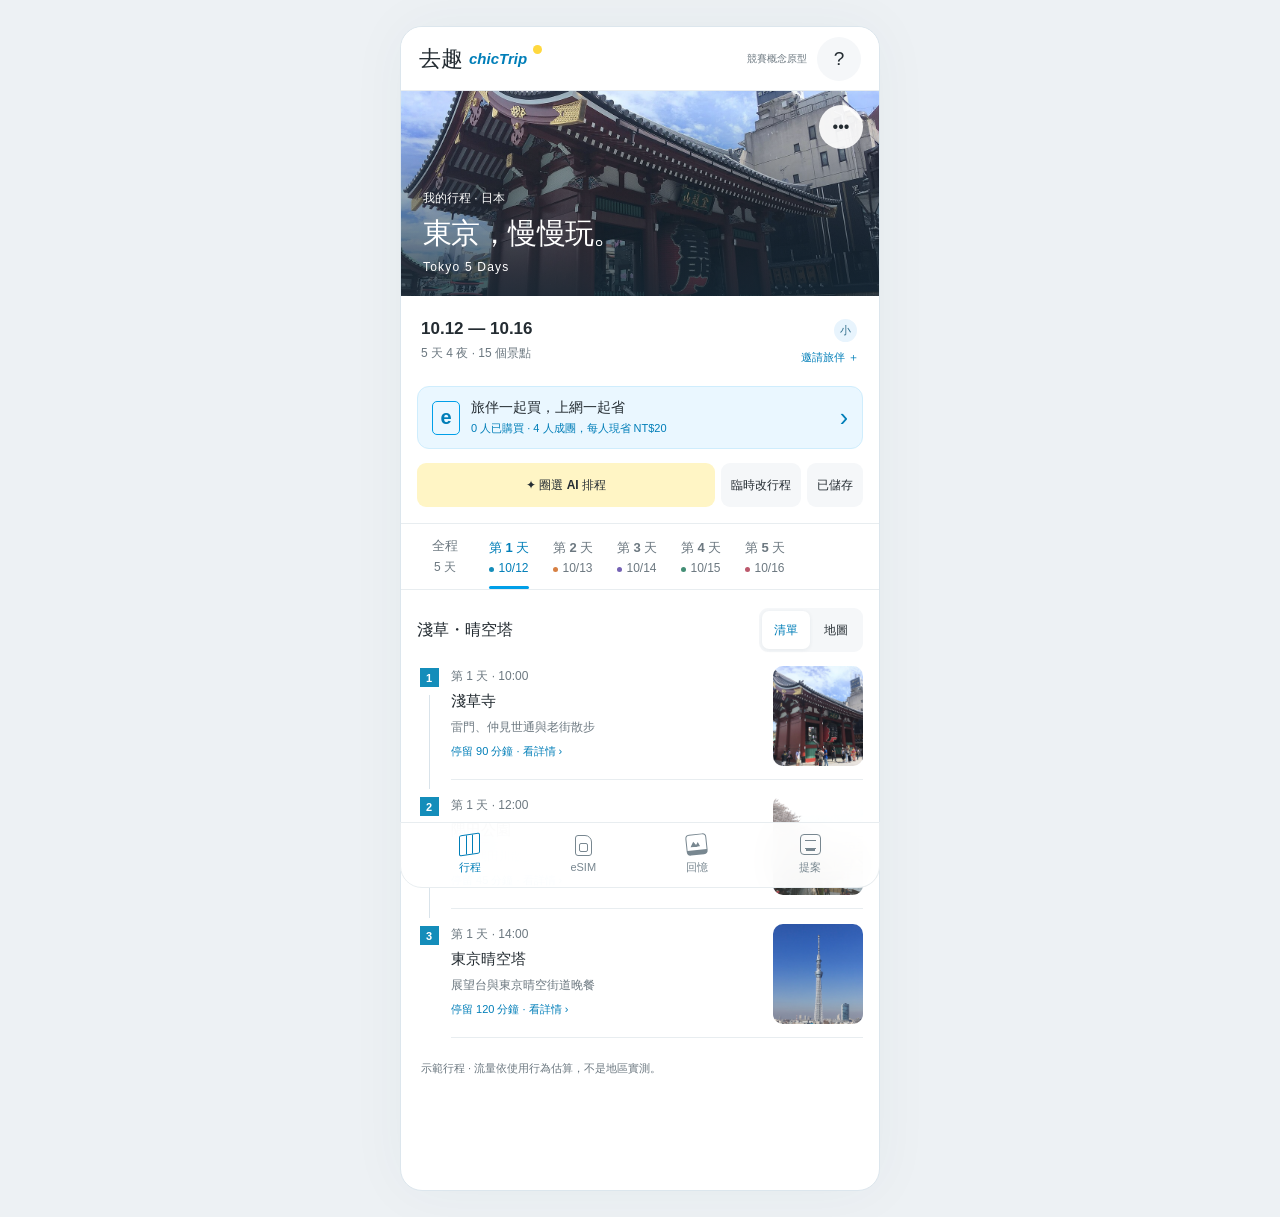
==== mobile-trip/index.html @ 8f1e3d7f "Publish chicTrip eSIM desktop and mobile concept demos" ====
<!DOCTYPE html>
<html lang="zh-Hant">
<head>
  <meta charset="UTF-8"><meta name="viewport" content="width=device-width, initial-scale=1, viewport-fit=cover">
  <meta name="theme-color" content="#ffffff"><meta name="description" content="去趣 eSIM 競賽概念原型：行程、旅伴優惠與旅行回憶的手機體驗。">
  <title>去趣旅行提案 · 手機互動版</title><link rel="icon" href="data:,">
  <link rel="stylesheet" href="styles.css"><script src="content.js" defer></script><script src="assets/tokyo-map-data.js" defer></script><script src="script.js" defer></script>
</head>
<body>
  <div class="app-shell">
    <header class="app-bar"><a class="wordmark" href="#trip">去趣 <i>chicTrip</i><span aria-hidden="true"></span></a><span class="prototype">競賽概念原型</span><button class="icon-button" id="help" aria-label="查看原型說明">?</button></header>
    <main id="main">
      <section id="trip" class="screen active" aria-labelledby="trip-title">
        <div class="trip-cover"><img src="assets/photos/sensoji.jpg" alt="東京淺草寺雷門"><div class="cover-copy"><span>我的行程 · 日本</span><h1 id="trip-title">東京，慢慢玩。</h1><p>Tokyo 5 Days</p></div><button id="trip-info" class="cover-button" aria-label="查看旅程資訊">•••</button></div>
        <div class="trip-summary"><div><strong>10.12 — 10.16</strong><p>5 天 4 夜 · 15 個景點</p></div><button id="invite" class="invite-button"><span id="avatars" class="avatars"></span><span>邀請旅伴 ＋</span></button></div>
        <button class="deal-banner" id="deal-open" aria-haspopup="dialog"><span class="sim-mark" aria-hidden="true">e</span><span><strong>旅伴一起買，上網一起省</strong><small id="deal-caption">4 人旅伴價，每人現省 NT$20</small></span><span aria-hidden="true">›</span></button>
        <div class="trip-tools"><a class="ai-link" href="../circle-trip-planner/index.html?mobile=1">✦ 圈選 AI 排程</a><button id="adjust-open">臨時改行程</button><button id="saved-plan">已儲存</button></div>
        <div class="day-bar" id="day-bar" aria-label="選擇旅遊日期"></div>
        <div class="view-bar"><h2 id="area-title">淺草・晴空塔</h2><div class="segmented" aria-label="行程顯示方式"><button data-view="list" aria-pressed="true">清單</button><button data-view="map" aria-pressed="false">地圖</button></div></div>
        <div id="list-view" class="stop-list"></div>
        <div id="map-view" hidden>
          <div id="route-map" class="route-map"><canvas id="base-map" aria-hidden="true"></canvas><canvas id="route-layer" aria-hidden="true"></canvas><div id="map-pins"></div><span class="map-note">路線示意・非導航</span><a class="map-credit" href="https://www.openstreetmap.org/copyright" target="_blank" rel="noopener">© OpenStreetMap contributors</a></div>
          <div class="play-bar"><span id="stop-status" role="status"></span><button id="play">播放旅程</button><button id="next-stop" aria-label="下一站">下一站 →</button></div>
          <div class="map-stops" id="map-stops" aria-label="對應景點"></div><div id="spot-detail"></div>
        </div>
        <p class="page-note">示範行程 · 流量依使用行為估算，不是地區實測。</p>
      </section>
      <section id="esim" class="screen" aria-labelledby="esim-title" hidden>
        <div class="page-heading"><span class="eyebrow">東京 5 日 · 出國準備</span><h1 id="esim-title">網路，也幫你想好了。</h1><p>買多少、付多少、得到什麼，一次看懂。</p></div>
        <div class="panel"><div class="row"><h2>你的上網習慣</h2><span class="mock">Mock</span></div><div class="choice-row" id="usage-choices"><button data-usage="light" aria-pressed="false">導航聊天</button><button data-usage="normal" aria-pressed="true">照片社群</button><button data-usage="heavy" aria-pressed="false">影片熱點</button></div><div class="estimate"><span>5 天預估用量</span><strong id="trip-usage">5–8 <small>GB</small></strong></div><p id="usage-reason" class="muted">照片上傳、導航與社群；住宿有 Wi-Fi。</p></div>
        <div class="plan-card"><div class="row"><span class="blue-label" id="plan-label">依你的習慣推薦</span><span>日本 · 5 日</span></div><h2 id="plan-name">每日 2GB 高速上網</h2><p class="muted" id="plan-description">共 10GB 高速額度 · 每日重置</p><div class="price-row"><div><small>模擬一般價</small><strong>NT$<span id="plan-price">299</span></strong></div><span class="blue-label">含回憶創作 1 次</span></div><div class="benefit-lines"><p>✓ 先看風格，回國留下旅行回憶</p><p>✓ 可自由共編，購買才計入組隊福利</p></div><button class="primary" id="join-buy">模擬我的 eSIM 購買</button><p class="small-note">裝置須支援 eSIM 且無電信鎖；相容性與方案條款需在正式結帳前確認。本頁不會付款。</p></div>
        <button class="link-row" id="esim-group">看看整團能省多少 <span>旅伴組隊省 ›</span></button>
        <details class="panel"><summary>沒用完的網路，能變成下一次的旅金？</summary><p>「趣Chip」先以可結算的總量型方案探索。每日重置的方案不直接套用。</p><label class="range-label" for="unused">試算：10GB 總量方案，剩下 <b id="unused-value">2 GB</b></label><input id="unused" type="range" min="0" max="10" value="2"><div class="estimate"><span>可獲趣Chip</span><strong id="chip-value">20</strong></div><p class="small-note">Mock：每剩 1GB 換 10 點，上限 30 點；限下次 eSIM 訂單滿 NT$299 抵用，30 天有效，非現金。需供應商結算資料與成本驗證。</p></details>
      </section>
      <section id="memory" class="screen" aria-labelledby="memory-title" hidden>
        <div class="page-heading"><span class="eyebrow">旅行結束，回憶才剛開始</span><h1 id="memory-title">同一個東京，<br>你的那一種風格。</h1><p>先看喜不喜歡，再把自己的旅行放進來。</p></div>
        <div class="memory-preview" id="memory-preview" data-style="editorial"><div class="memory-kicker">TOKYO / 2026</div><div class="memory-photos"><img src="assets/photos/sensoji.jpg" alt="淺草寺雷門回憶示意"><img src="assets/photos/tokyo-skytree.jpg" alt="東京晴空塔回憶示意"><img src="assets/photos/sumida-park.png" alt="隅田公園回憶示意"></div><div class="memory-title">把東京，<br>留在這一頁。</div><p>淺草寺・隅田公園・東京晴空塔</p><span class="preview-label">風格版型示意 · 非 AI 生成成果</span></div>
        <div class="style-picker" id="style-picker"><button data-style="editorial" aria-pressed="true"><span class="style-swatch editorial">Aa</span>旅行誌</button><button data-style="postcard" aria-pressed="false"><span class="style-swatch postcard">Aa</span>復古明信片</button><button data-style="sticker" aria-pressed="false"><span class="style-swatch sticker">Aa</span>貼紙手帳</button></div>
        <div class="panel"><div class="row"><h2>你的回憶創作</h2><span class="mock">互動模擬</span></div><p id="memory-eligibility">本趟 eSIM 購買後，解鎖 1 次創作。</p><label class="photo-upload">選擇自己的照片<input id="photo-input" type="file" accept="image/jpeg,image/png,image/webp"></label><p class="small-note" id="photo-status">照片僅在此瀏覽器預覽，不上傳、不保存到發布包。</p><button class="primary" id="create-memory">查看解鎖方式</button><p class="small-note" id="memory-result" role="status">正式版會串接生成式 AI；這裡示範選風格與資格流程。</p></div>
        <button class="link-row" id="friend-view">朋友看到分享之後 <span>體驗靈感成行 ›</span></button>
      </section>
      <section id="proposal" class="screen" aria-labelledby="proposal-title" hidden><div class="page-heading"><span class="eyebrow">給組員的討論版</span><h1 id="proposal-title">從使用者，到商業價值。</h1><p>分開看 TA、故事與效益，每次聚焦一件事。</p></div><div class="proposal-tabs" id="proposal-tabs"><button data-doc="canvas" aria-pressed="true">價值主張</button><button data-doc="stories" aria-pressed="false">User Story</button><button data-doc="business" aria-pressed="false">商業模式</button></div><div id="proposal-content"></div></section>
    </main>
    <nav class="bottom-nav" aria-label="主要功能"><a href="#trip" aria-current="page"><span class="nav-icon icon-trip" aria-hidden="true"></span>行程</a><a href="#esim"><span class="nav-icon icon-sim" aria-hidden="true"></span>eSIM</a><a href="#memory"><span class="nav-icon icon-memory" aria-hidden="true"></span>回憶</a><a href="#proposal"><span class="nav-icon icon-doc" aria-hidden="true"></span>提案</a></nav>
  </div>
  <dialog id="sheet" class="sheet"><div class="sheet-handle" aria-hidden="true"></div><div class="sheet-heading"><h2 id="sheet-title"></h2><button id="sheet-close" class="icon-button" aria-label="關閉">×</button></div><div id="sheet-body"></div></dialog>
  <div id="toast" class="toast" role="status"></div><noscript>請開啟 JavaScript 使用互動原型。</noscript>
</body>
</html>
---- mobile-trip/styles.css ----
:root{--blue:#009fe8;--blue-dark:#007eb8;--tint:#eaf7ff;--yellow:#ffd83e;--ink:#242c32;--muted:#6c7880;--line:#e8edf0;--paper:#f5f7f9;--day:#158ea9;font-family:-apple-system,BlinkMacSystemFont,"Segoe UI","Microsoft JhengHei",sans-serif;color:var(--ink);background:#edf1f4;font-synthesis:none}
*{box-sizing:border-box}body{margin:0}button,input,textarea,select{font:inherit}button,a,input{-webkit-tap-highlight-color:transparent}button,a{touch-action:manipulation}button{cursor:pointer;color:inherit}button{border:0;background:transparent}a{color:inherit;text-decoration:none}button:focus-visible,a:focus-visible,summary:focus-visible,input:focus-visible,textarea:focus-visible,select:focus-visible{outline:3px solid #e8b700;outline-offset:3px}button:disabled{opacity:.5;cursor:default}button:active:not(:disabled){transform:translateY(1px)}[hidden]{display:none!important}h1,h2,h3,p,figure{margin:0}h1{font-size:26px;line-height:1.35;letter-spacing:-.6px}h2{font-size:17px;line-height:1.5}h3{font-size:16px;line-height:1.5}p{line-height:1.7}small{font-size:12px}button,a,summary{transition:background .18s,color .18s}img{display:block;max-width:100%}.app-shell{max-width:480px;margin:auto;background:white;min-height:100dvh;box-shadow:0 0 60px #2942520b}.app-bar{height:64px;padding:8px 18px;display:flex;align-items:center;gap:10px;background:#fffffff5;border-bottom:1px solid var(--line);position:sticky;top:0;z-index:20;backdrop-filter:blur(18px)}.wordmark{position:relative;font-weight:800;font-size:22px;line-height:1;min-height:44px;display:flex;align-items:center;gap:6px}.wordmark i{font-size:15px;color:var(--blue-dark)}.wordmark>span{width:9px;height:9px;background:var(--yellow);border-radius:50%;align-self:flex-start;margin-top:8px}.prototype{margin-left:auto;font-size:10px;color:var(--muted);white-space:nowrap}.icon-button{border:1px solid var(--line);width:44px;height:44px;border-radius:50%;flex-shrink:0;font-size:19px}.app-bar .icon-button{border:none;background:var(--paper)}main{padding-bottom:calc(92px + env(safe-area-inset-bottom))}.screen{animation:enter .2s ease}.trip-cover{position:relative;height:192px;overflow:hidden}.trip-cover>img{width:100%;height:100%;object-fit:cover;object-position:50% 45%}.trip-cover:after{content:"";position:absolute;inset:0;background:linear-gradient(0deg,#142735cc,transparent 90%);pointer-events:none}.cover-copy{position:absolute;z-index:1;left:22px;bottom:19px;color:white}.cover-copy>span{font-size:12px}.cover-copy h1{margin:7px 0 3px;font-size:29px;font-weight:750}.cover-copy p{font-size:12px;letter-spacing:1.2px}.cover-button{position:absolute;z-index:2;right:16px;top:14px;background:#ffffffe8;width:44px;height:44px;border-radius:50%}.trip-summary{padding:18px 20px;display:flex;align-items:center;justify-content:space-between;gap:10px}.trip-summary strong{font-size:17px;font-variant-numeric:tabular-nums}.trip-summary p{color:var(--muted);font-size:12px;margin-top:4px}.invite-button{display:flex;flex-direction:column;align-items:flex-end;gap:6px;padding:3px 0;font-size:11px;color:var(--blue-dark);min-height:48px}.avatars{display:flex;padding-left:7px}.avatar{width:27px;height:27px;background:#e8f4fd;border:2px solid white;border-radius:50%;display:grid;place-items:center;font-size:11px;color:#33708d;margin-left:-7px;animation:avatar-in .3s ease}.avatar:nth-child(2n){background:#fff4c7;color:#7b6930}.avatar:nth-child(3n){background:#fae9e4;color:#995740}.deal-banner{display:flex;align-items:center;gap:11px;background:var(--tint);border:1px solid #cfedfd;margin:0 16px 14px;padding:12px 14px;border-radius:12px;width:calc(100% - 32px);text-align:left}.sim-mark{display:grid;place-items:center;border:1.8px solid var(--blue);border-radius:5px;width:28px;height:34px;color:var(--blue-dark);font-weight:800;font-size:20px}.deal-banner strong{font-size:14px;font-weight:650;display:block}.deal-banner small{display:block;color:var(--blue-dark);font-size:11px;margin-top:4px}.deal-banner>span:last-child{margin-left:auto;font-size:25px;color:var(--blue-dark)}.trip-tools{display:flex;gap:6px;padding:0 16px 16px;align-items:center}.trip-tools>*{min-height:44px;display:flex;align-items:center;justify-content:center;padding:8px 10px;border-radius:9px;background:var(--paper);font-size:12px;white-space:nowrap}.trip-tools .ai-link{background:#fff5c5;font-weight:650;flex:1}.day-bar{display:flex;overflow:auto;scrollbar-width:none;border-block:1px solid var(--line);padding:0 12px;position:sticky;top:64px;background:#fffffff5;z-index:15;backdrop-filter:blur(15px)}.day-bar button{position:relative;flex:0 0 64px;padding:12px 4px;min-height:65px;font-size:12px;color:var(--muted)}.day-bar button strong{display:block;font-size:13px;margin-bottom:4px}.day-bar button[aria-pressed=true]{color:var(--blue-dark)}.day-bar button[aria-pressed=true]:after{content:"";height:3px;background:var(--blue);position:absolute;bottom:0;left:12px;right:12px;border-radius:3px}.day-dot{display:inline-block;width:5px;height:5px;border-radius:50%;background:var(--day);margin-right:4px}.view-bar{padding:18px 16px 14px;display:flex;gap:8px;align-items:center;justify-content:space-between}.view-bar h2{font-size:16px}.segmented{display:flex;gap:2px;background:var(--paper);border-radius:9px;padding:3px}.segmented button{min-width:48px;min-height:38px;font-size:12px;border-radius:7px}.segmented button[aria-pressed=true]{background:white;color:var(--blue-dark);box-shadow:0 1px 4px #19354112}.stop-list{padding:0 16px}.stop-row{display:grid;grid-template-columns:24px 1fr;gap:10px;padding-bottom:15px;position:relative}.stop-track{position:relative;display:flex;align-items:center;flex-direction:column}.stop-track:after{content:"";position:absolute;top:29px;bottom:-9px;width:1px;background:#d9e3ea}.stop-row:last-child .stop-track:after{display:none}.stop-number{z-index:1;display:grid;place-items:center;background:var(--day);color:white;width:23px;height:23px;font-size:11px;font-weight:700;border:2px solid white}.stop-card{display:grid;grid-template-columns:1fr 90px;gap:10px;text-align:left;padding:0 0 13px;border-bottom:1px solid var(--line);min-width:0;width:100%}.stop-card time{font-size:12px;color:var(--muted);font-variant-numeric:tabular-nums}.stop-card h3{font-size:15px;margin-top:5px}.stop-card p{font-size:12px;color:var(--muted);margin:5px 0;line-height:1.5}.stop-card small{font-size:11px;color:var(--blue-dark)}.stop-card img{width:90px;height:100px;object-fit:cover;border-radius:10px}.page-note{margin:6px 20px 20px;font-size:11px;color:var(--muted)}.bottom-nav{position:fixed;bottom:0;left:50%;transform:translateX(-50%);width:min(100%,480px);padding:7px 12px calc(9px + env(safe-area-inset-bottom));display:grid;grid-template-columns:repeat(4,1fr);background:#fffffff5;border-top:1px solid var(--line);z-index:30;backdrop-filter:blur(18px)}.bottom-nav a{display:flex;flex-direction:column;align-items:center;justify-content:center;gap:5px;min-height:48px;color:#788790;font-size:11px;border-radius:10px}.bottom-nav a[aria-current=page]{color:var(--blue-dark)}.nav-icon{height:21px;width:21px;display:block;position:relative;border:1.7px solid currentColor;border-radius:4px}.icon-trip{transform:skewY(-8deg);border-radius:2px}.icon-trip:after{content:"";position:absolute;inset:0 6px;border-inline:1px solid currentColor}.icon-sim{width:17px;border-radius:3px 7px 3px 3px}.icon-sim:after{content:"";position:absolute;inset:7px 3px 3px;border:1px solid currentColor;border-radius:2px}.icon-memory{transform:rotate(-6deg);border-width:1.7px 1.7px 5px}.icon-memory:after{content:"";position:absolute;left:3px;bottom:3px;width:10px;height:7px;background:currentColor;clip-path:polygon(0 100%,35% 20%,60% 70%,80% 30%,100% 100%)}.icon-doc:after{content:"";position:absolute;inset:5px 4px;border-block:1px solid currentColor;box-shadow:0 3px 0 -1px currentColor}.page-heading{padding:27px 20px 22px}.page-heading h1{margin:8px 0 10px}.page-heading p{font-size:13px;color:var(--muted)}.eyebrow{font-size:11px;color:var(--blue-dark);letter-spacing:.6px}.panel{margin:0 16px 16px;border:1px solid var(--line);border-radius:14px;padding:18px}.panel p{font-size:13px;margin-top:10px}.row{display:flex;gap:12px;align-items:center;justify-content:space-between}.mock{font-size:10px;padding:4px 7px;color:var(--muted);background:var(--paper);border-radius:5px;flex-shrink:0}.choice-row{display:flex;gap:6px;margin:16px 0}.choice-row button{background:var(--paper);border:1px solid transparent;padding:10px 6px;border-radius:9px;font-size:12px;min-height:44px;flex:1}.choice-row button[aria-pressed=true]{border-color:var(--blue);background:var(--tint);color:var(--blue-dark)}.estimate{display:flex;align-items:center;justify-content:space-between;gap:10px}.estimate>span{font-size:13px;color:var(--muted)}.estimate strong{font-size:29px;color:var(--blue-dark);font-variant-numeric:tabular-nums}.estimate strong small{font-size:14px}.muted{color:var(--muted);font-size:12px}.plan-card{margin:0 16px 16px;border:1.5px solid #78cafa;border-radius:15px;padding:18px}.blue-label{background:var(--tint);color:var(--blue-dark);font-size:11px;padding:6px 8px;border-radius:5px}.plan-card .row{font-size:12px;color:var(--muted)}.plan-card h2{margin-top:16px;font-size:21px}.plan-card>.muted{margin-top:7px}.price-row{display:flex;justify-content:space-between;align-items:center;margin:22px 0;gap:10px}.price-row small{color:var(--muted);display:block;font-size:11px}.price-row strong{font-size:28px;display:block;margin-top:4px}.benefit-lines{padding:14px 0;border-top:1px solid var(--line);font-size:12px}.benefit-lines p+p{margin-top:7px}.primary{background:var(--blue);color:white;border-radius:25px;min-height:48px;width:100%;padding:12px 16px;font-size:14px;font-weight:650;display:block;text-align:center}.primary:hover{background:var(--blue-dark)}.secondary{background:var(--tint);color:var(--blue-dark);min-height:46px;border-radius:23px;padding:10px 16px;width:100%;font-size:13px}.small-note{font-size:11px!important;line-height:1.7;color:var(--muted);margin-top:12px!important}.link-row{margin:0 16px 16px;width:calc(100% - 32px);display:flex;justify-content:space-between;gap:10px;align-items:center;min-height:54px;border-bottom:1px solid var(--line);padding:8px 0;text-align:left;font-size:13px}.link-row>span{font-size:11px;color:var(--blue-dark)}summary{font-weight:650;font-size:14px;cursor:pointer;min-height:44px;align-content:center}details[open]>summary{margin-bottom:10px}.range-label{display:block;font-size:12px;margin:16px 0 8px}input[type=range]{width:100%;accent-color:var(--blue);min-height:44px}.memory-preview{margin:0 16px;position:relative;padding:23px;background:#eee9df;min-height:370px;border-radius:12px;color:#393d34;overflow:hidden;transition:background .2s}.memory-kicker{font-size:11px;letter-spacing:3px;margin-bottom:18px}.memory-photos{height:180px;display:grid;grid-template-columns:2fr 1fr;grid-template-rows:1fr 1fr;gap:6px}.memory-photos img{width:100%;height:100%;object-fit:cover;min-height:0}.memory-photos img:first-child{grid-row:span 2}.memory-title{font-family:Georgia,"Microsoft JhengHei",serif;font-size:30px;font-weight:600;line-height:1.35;margin-top:18px;letter-spacing:-1px}.memory-preview>p{font-size:10px;letter-spacing:.5px;margin:9px 0 25px}.preview-label{font-size:9px;position:absolute;bottom:12px;left:23px;opacity:.7}.memory-preview[data-style=postcard]{background:#fff7e6;border:7px solid #eed9bd;border-radius:0}.memory-preview[data-style=postcard] .memory-photos{display:block;height:180px}.memory-preview[data-style=postcard] .memory-photos img:first-child{height:100%;filter:sepia(.2)}.memory-preview[data-style=postcard] .memory-photos img:not(:first-child){display:none}.memory-preview[data-style=postcard] .memory-title{font-style:italic;color:#69462c}.memory-preview[data-style=sticker]{background:#edf7fc;background-image:radial-gradient(#b5d8e8 1px,transparent 1px);background-size:12px 12px}.memory-preview[data-style=sticker] .memory-photos{gap:12px;padding:5px}.memory-preview[data-style=sticker] img{border:5px solid white;border-radius:14px;box-shadow:1px 3px 0 #c5dce8;transform:rotate(5deg)}.memory-preview[data-style=sticker] img:first-child{transform:rotate(-4deg)}.memory-preview[data-style=sticker] .memory-title{font-family:inherit;font-size:28px;color:#256785}.style-picker{display:grid;grid-template-columns:repeat(3,1fr);gap:10px;margin:18px 16px 24px}.style-picker button{font-size:12px;text-align:center;padding:7px 3px;border:1px solid var(--line);border-radius:10px;min-height:83px}.style-picker button[aria-pressed=true]{border:2px solid var(--blue);color:var(--blue-dark);background:#f4fbff}.style-swatch{font-family:Georgia,serif;display:grid;place-items:center;font-size:19px;width:40px;height:35px;border-radius:4px;margin:0 auto 7px}.style-swatch.editorial{background:#e7e1d5}.style-swatch.postcard{background:#ffebc6;font-style:italic}.style-swatch.sticker{background:#d5effc;font-family:inherit;font-weight:800}.photo-upload{display:block;margin-top:14px;font-size:13px;border:1px dashed #9fcbdf;border-radius:9px;padding:14px;background:#f7fcff}.photo-upload input{display:block;margin-top:10px;max-width:100%;font-size:12px}.panel .primary{margin-top:15px}.proposal-tabs{display:flex;gap:7px;padding:0 16px 16px}.proposal-tabs button{flex:1;min-height:44px;border-radius:10px;font-size:13px;background:var(--paper)}.proposal-tabs button[aria-pressed=true]{background:var(--blue);color:white}.audience-select{margin:0 16px 16px}.audience-select label{font-size:11px;color:var(--muted);display:block;margin-bottom:7px}.audience-select select{width:100%;min-height:48px;padding:10px;border:1px solid #ccdce7;border-radius:10px;background:white;font-size:13px;color:var(--ink)}.promise{font-size:20px!important;font-weight:650;line-height:1.6!important;margin-bottom:14px!important}.canvas-group{margin-top:18px}.canvas-group h3{color:var(--blue-dark);font-size:13px}.canvas-group ol{padding-left:23px;margin:8px 0;font-size:13px;line-height:1.75}.canvas-group li+li{margin-top:8px}.tag{font-size:10px;padding:4px 6px;border-radius:4px;background:#fff5c5;color:#705e19}.story-card{margin:0 16px 14px;border:1px solid var(--line);border-radius:12px;padding:15px}.story-card summary{list-style:none;display:flex;align-items:center;justify-content:space-between;gap:10px;line-height:1.6}.story-card summary:after{content:"＋";color:var(--blue-dark);font-size:20px}.story-card[open] summary:after{content:"−"}.story-card summary small{display:block;font-size:10px;color:var(--blue-dark)}.story-sentence{background:var(--tint);padding:14px;border-radius:9px;font-size:13px;line-height:1.8}.story-sentence b{color:var(--blue-dark)}.acceptance{padding-top:15px;margin-top:15px;border-top:1px solid var(--line)}.acceptance h3{font-size:13px;margin-bottom:8px}.acceptance dl{font-size:12px;line-height:1.8;margin:0}.acceptance dt{color:var(--blue-dark);font-weight:650}.acceptance dd{margin:0 0 8px}.metric{font-size:12px;color:var(--muted);margin-top:12px}.bar-row{margin-top:20px}.bar-label{display:flex;align-items:center;justify-content:space-between;font-size:13px;margin-bottom:10px}.bar-track{height:13px;border-radius:7px;background:var(--paper);overflow:hidden}.bar-fill{height:100%;width:100%;transform-origin:left;background:var(--blue);border-radius:7px;animation:bar-in .8s both}.bar-row:first-of-type .bar-fill{background:#aebfc9}.stats-grid{display:grid;grid-template-columns:1fr 1fr;gap:10px;margin-top:20px}.stat{background:var(--paper);padding:14px;border-radius:9px;font-size:11px}.stat strong{display:block;font-size:25px;margin-top:5px}.stats-table{width:100%;border-collapse:collapse;font-size:12px;margin-top:15px}.stats-table th,.stats-table td{text-align:right;padding:12px 4px;border-bottom:1px solid var(--line)}.stats-table th:first-child,.stats-table td:first-child{text-align:left}.stats-table th{color:var(--muted);font-weight:500}.flow-node{display:flex;align-items:center;gap:12px;padding:14px 0;color:#6d7880;border-bottom:1px solid var(--line)}.flow-node span{background:var(--paper);width:28px;height:28px;display:grid;place-items:center;border-radius:50%;font-size:12px;flex-shrink:0}.flow-node.current{color:var(--blue-dark)}.flow-node.current span{background:var(--blue);color:white}.flow-node strong{font-size:14px}.flow-node p{font-size:11px!important;margin:0!important}.sheet{border:0;padding:12px 20px 24px;width:min(100%,480px);max-width:100%;max-height:88dvh;border-radius:23px 23px 0 0;margin:auto auto 0;box-shadow:0 -10px 50px #273a4226;color:var(--ink);overscroll-behavior:contain}.sheet::backdrop{background:#102a3b66;backdrop-filter:blur(3px)}.sheet-handle{height:4px;width:34px;margin:0 auto 10px;border-radius:4px;background:#d2dce2}.sheet-heading{display:flex;align-items:center;justify-content:space-between;gap:10px;margin-bottom:16px}.sheet-heading h2{font-size:20px}.sheet p{font-size:13px;margin:10px 0}.sheet .primary{margin-top:16px}.group-total{background:var(--tint);border-radius:13px;padding:17px;margin:16px 0}.group-total>p{color:var(--blue-dark);font-size:12px;margin:0}.group-total strong{font-size:32px;display:block;margin:7px 0}.group-total small{color:var(--muted)}.unlock-row{display:flex;gap:10px;margin:18px 0}.unlock-row>div{flex:1;font-size:11px;background:var(--paper);border:1px solid var(--line);padding:13px 5px;text-align:center;border-radius:10px}.unlock-row b{display:block;font-size:13px;margin-bottom:8px}.unlock-row .unlocked{border-color:#86d1fa;background:var(--tint);color:var(--blue-dark);animation:unlock .4s}.member-row{display:flex;align-items:center;gap:10px;padding:12px 0;border-bottom:1px solid var(--line);font-size:13px;min-height:62px}.member-row .avatar{margin:0;width:33px;height:33px}.member-row>span:nth-child(2){flex:1}.member-row button{min-height:44px;padding:8px 12px;background:var(--tint);color:var(--blue-dark);font-size:12px;border-radius:22px}.member-row small{display:block;font-size:10px;color:var(--muted);margin-top:3px}.spot-photo{width:100%;height:190px;object-fit:cover;border-radius:12px}.spot-info{margin:14px 16px 18px;padding:14px;background:#f5faffcc;border:1px solid #d8eef9;border-radius:14px;backdrop-filter:blur(14px)}.spot-info .spot-photo{height:155px}.spot-info h3{margin-top:12px}.spot-info p{font-size:12px;color:var(--muted);margin:6px 0 12px}.photo-credit{display:block;font-size:9px;color:var(--muted);margin-top:8px;line-height:1.5}.route-map{height:300px;position:relative;background:#eef2e9;overflow:hidden}.route-map canvas{position:absolute;width:100%;height:100%;inset:0}#map-pins{position:absolute;inset:0;pointer-events:none}.map-pin{position:absolute;transform:translate(-50%,-50%);width:44px;height:44px;display:grid;place-items:center;pointer-events:auto;z-index:1}.map-pin:active:not(:disabled){transform:translate(-50%,-50%)}.map-pin>span{width:25px;height:25px;background:var(--day);border:2px solid white;border-radius:50%;color:white;font-size:11px;font-weight:700;display:grid;place-items:center;box-shadow:0 1px 4px #243c4d30}.map-pin[aria-pressed=true]{z-index:2}.map-pin[aria-pressed=true]>span{background:#15364c;border:3px solid var(--yellow);animation:pulse 1.8s infinite}.map-note{position:absolute;left:12px;top:12px;padding:6px 8px;background:#fffffff0;border-radius:5px;font-size:10px}.map-credit{position:absolute;bottom:3px;right:4px;background:#ffffffdf;font-size:8px;padding:3px;color:#64736d}.play-bar{display:flex;align-items:center;gap:5px;padding:10px 16px}.play-bar>span{font-size:11px;color:var(--muted);margin-right:auto}.play-bar button{min-height:44px;font-size:12px;border:1px solid var(--line);border-radius:9px;padding:8px}.map-stops{display:flex;overflow:auto;scrollbar-width:thin;gap:7px;padding:4px 16px 12px}.map-stops button{flex:0 0 115px;border:1px solid var(--line);border-radius:9px;text-align:left;padding:9px;min-height:60px;font-size:12px}.map-stops button small{font-size:10px;color:var(--muted);display:block;margin-top:4px}.map-stops button[aria-pressed=true]{border:2px solid #e0ae06;background:#fff9df;color:#173a4e}.toast{position:fixed;z-index:60;bottom:calc(91px + env(safe-area-inset-bottom));left:50%;transform:translate(-50%,10px);opacity:0;pointer-events:none;background:#213e50;color:white;padding:13px 18px;font-size:12px;border-radius:11px;width:max-content;max-width:calc(100% - 40px);transition:opacity .2s,transform .2s}.toast.show{opacity:1;transform:translate(-50%,0)}.sheet textarea{display:block;width:100%;padding:12px;margin:14px 0;border:1px solid #cbdce7;border-radius:9px;font-size:16px;min-height:80px}.change-pair{display:grid;grid-template-columns:1fr 1fr;gap:12px;padding:14px;border-radius:10px;background:var(--paper);font-size:12px}.change-pair small{display:block;color:var(--muted);margin-bottom:6px}.change-pair strong{font-size:14px}.sheet label{font-size:13px;display:block}.sheet input[type=checkbox]{width:19px;height:19px;accent-color:var(--blue);vertical-align:middle}.copy-output{padding:12px;word-break:break-word;background:var(--paper);font-size:12px;border-radius:8px;user-select:all}.friend-card{padding:18px;border-radius:12px;background:#f5faff}.friend-card img{width:100%;height:180px;object-fit:cover;border-radius:10px}.friend-card h3{margin-top:13px}
@media(min-width:600px){body{padding:26px 0}.app-shell{border-radius:22px;overflow:clip;border:1px solid #dce6ed}.app-bar{top:0}.bottom-nav{bottom:12px;border:1px solid var(--line);border-radius:0 0 22px 22px;width:480px}.sheet{margin:auto;border-radius:22px;max-height:85dvh}.trip-cover{height:205px}}
@media(max-width:360px){.app-bar{padding:8px 12px;gap:5px}.wordmark{font-size:20px}.wordmark i{font-size:13px}.prototype{font-size:9px}.trip-tools{gap:4px}.trip-tools>*{padding-inline:7px;font-size:11px}.view-bar h2{font-size:14px}.stop-card{grid-template-columns:1fr 76px}.stop-card img{width:76px}.price-row{gap:5px}.price-row strong{font-size:25px}.memory-preview{padding:18px}.memory-title{font-size:26px}}
@keyframes enter{from{opacity:.6;transform:translateY(5px)}to{opacity:1;transform:translateY(0)}}@keyframes avatar-in{from{transform:scale(.6);opacity:0}to{transform:scale(1);opacity:1}}@keyframes bar-in{from{transform:scaleX(0)}to{transform:scaleX(1)}}@keyframes pulse{50%{box-shadow:0 0 0 6px #ffd83e80}}@keyframes unlock{50%{box-shadow:0 0 0 3px #59bdec35}}
@media(prefers-reduced-motion:reduce){*,*:before,*:after{animation:none!important;transition:none!important;scroll-behavior:auto!important}}
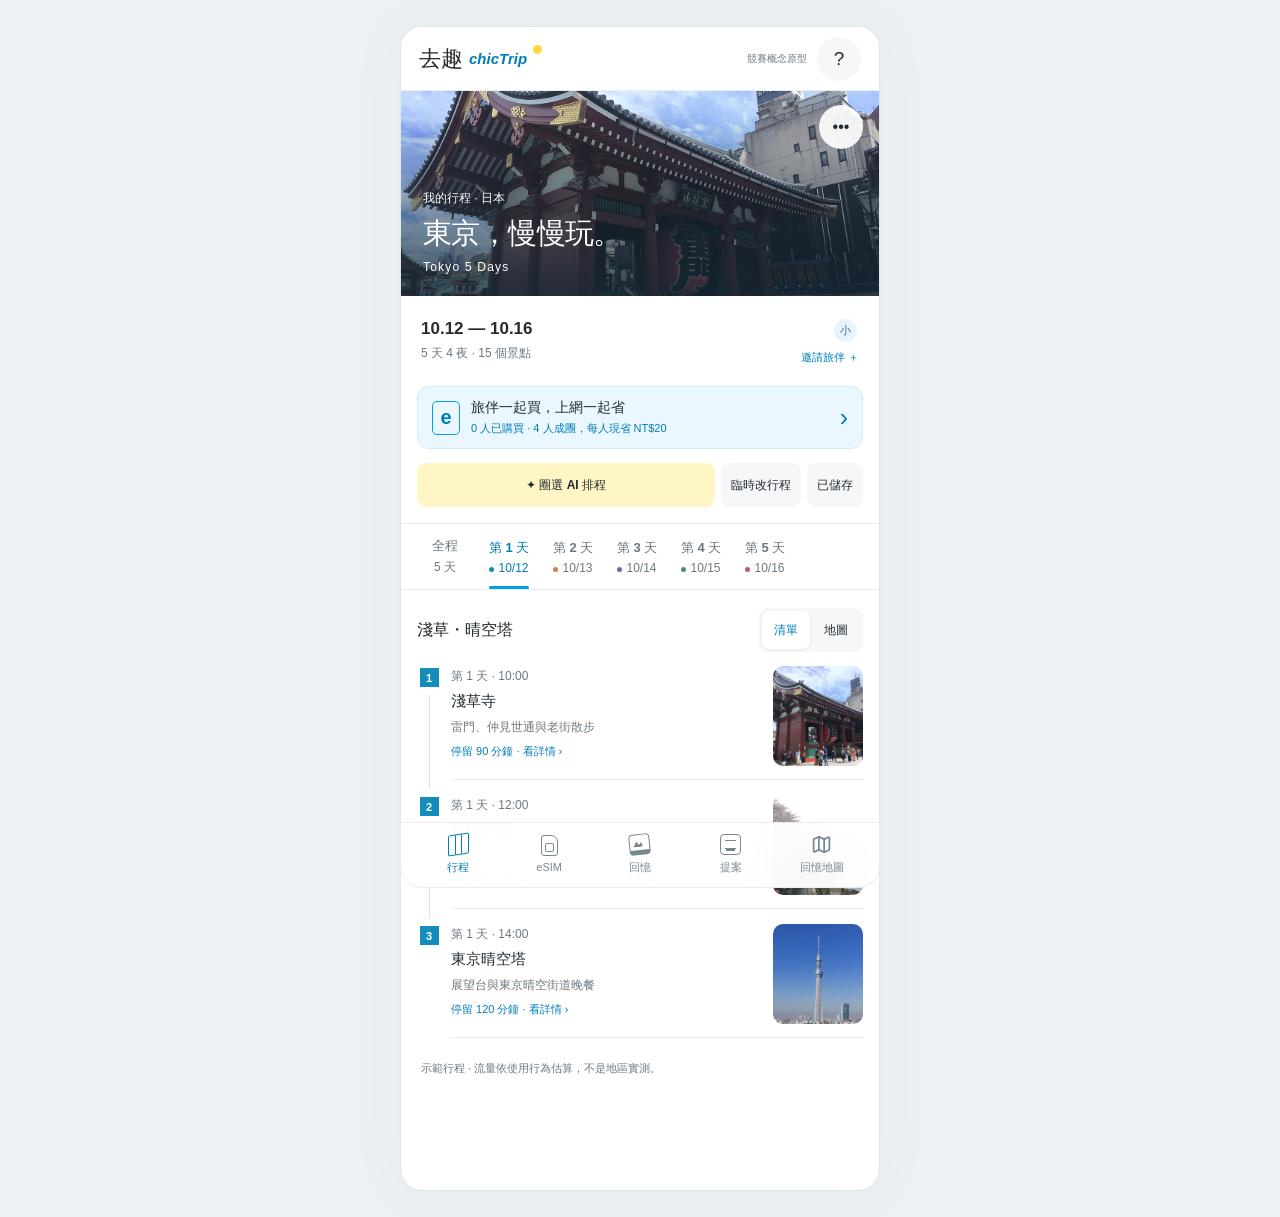
==== commit ef76c7e4: "Keep original pages accessible through shared five-tab navigation" ====
--- a/mobile-trip/index.html
+++ b/mobile-trip/index.html
@@ -4,7 +4,7 @@
   <meta charset="UTF-8"><meta name="viewport" content="width=device-width, initial-scale=1, viewport-fit=cover">
   <meta name="theme-color" content="#ffffff"><meta name="description" content="去趣 eSIM 競賽概念原型：行程、旅伴優惠與旅行回憶的手機體驗。">
   <title>去趣旅行提案 · 手機互動版</title><link rel="icon" href="data:,">
-  <link rel="stylesheet" href="styles.css"><script src="content.js" defer></script><script src="assets/tokyo-map-data.js" defer></script><script src="script.js" defer></script>
+  <link rel="stylesheet" href="styles.css"><link rel="stylesheet" href="memory.css"><script src="content.js" defer></script><script src="assets/tokyo-map-data.js" defer></script><script src="script.js" defer></script><script src="memory.js" defer></script>
 </head>
 <body>
   <div class="app-shell">
@@ -33,17 +33,39 @@
         <details class="panel"><summary>沒用完的網路，能變成下一次的旅金？</summary><p>「趣Chip」先以可結算的總量型方案探索。每日重置的方案不直接套用。</p><label class="range-label" for="unused">試算：10GB 總量方案，剩下 <b id="unused-value">2 GB</b></label><input id="unused" type="range" min="0" max="10" value="2"><div class="estimate"><span>可獲趣Chip</span><strong id="chip-value">20</strong></div><p class="small-note">Mock：每剩 1GB 換 10 點，上限 30 點；限下次 eSIM 訂單滿 NT$299 抵用，30 天有效，非現金。需供應商結算資料與成本驗證。</p></details>
       </section>
       <section id="memory" class="screen" aria-labelledby="memory-title" hidden>
-        <div class="page-heading"><span class="eyebrow">旅行結束，回憶才剛開始</span><h1 id="memory-title">同一個東京，<br>你的那一種風格。</h1><p>先看喜不喜歡，再把自己的旅行放進來。</p></div>
-        <div class="memory-preview" id="memory-preview" data-style="editorial"><div class="memory-kicker">TOKYO / 2026</div><div class="memory-photos"><img src="assets/photos/sensoji.jpg" alt="淺草寺雷門回憶示意"><img src="assets/photos/tokyo-skytree.jpg" alt="東京晴空塔回憶示意"><img src="assets/photos/sumida-park.png" alt="隅田公園回憶示意"></div><div class="memory-title">把東京，<br>留在這一頁。</div><p>淺草寺・隅田公園・東京晴空塔</p><span class="preview-label">風格版型示意 · 非 AI 生成成果</span></div>
-        <div class="style-picker" id="style-picker"><button data-style="editorial" aria-pressed="true"><span class="style-swatch editorial">Aa</span>旅行誌</button><button data-style="postcard" aria-pressed="false"><span class="style-swatch postcard">Aa</span>復古明信片</button><button data-style="sticker" aria-pressed="false"><span class="style-swatch sticker">Aa</span>貼紙手帳</button></div>
-        <div class="panel"><div class="row"><h2>你的回憶創作</h2><span class="mock">互動模擬</span></div><p id="memory-eligibility">本趟 eSIM 購買後，解鎖 1 次創作。</p><label class="photo-upload">選擇自己的照片<input id="photo-input" type="file" accept="image/jpeg,image/png,image/webp"></label><p class="small-note" id="photo-status">照片僅在此瀏覽器預覽，不上傳、不保存到發布包。</p><button class="primary" id="create-memory">查看解鎖方式</button><p class="small-note" id="memory-result" role="status">正式版會串接生成式 AI；這裡示範選風格與資格流程。</p></div>
-        <button class="link-row" id="friend-view">朋友看到分享之後 <span>體驗靈感成行 ›</span></button>
+        <div class="page-heading memory-heading"><span class="eyebrow">TRAVEL, KEPT YOUR WAY</span><h1 id="memory-title">風景相同，<br>回憶有你的樣子。</h1><p>一張照片，三種值得分享的旅行作品。</p></div>
+        <a class="atlas-entry" href="../memory-atlas/index.html"><span class="atlas-entry-icon">↗</span><span><b>走進你的回憶地圖</b><small>大阪・首爾・香港，18 枚專屬收藏</small></span><span>→</span></a>
+        <div class="memory-gallery">
+          <div class="memory-location"><span>富士山周邊 · 藍調時刻</span><span>AI 示範作品</span></div>
+          <button class="art-stage" id="memory-zoom" aria-label="放大查看回憶作品"><img id="memory-art" src="assets/memory/fuji-editorial.png" alt="富士山攝影與手繪插畫的上下對半詩頁"><span class="art-expand" aria-hidden="true">↗</span></button>
+          <div class="art-caption"><div><span id="art-number">02 / 03</span><h2 id="art-title">一半風景，一半詩</h2></div><span id="art-format">直式 3:4</span></div>
+          <p id="art-description">把真實留在上半頁，把感受畫成下半頁。</p>
+          <div class="memory-style-grid" aria-label="選擇回憶風格">
+            <button data-memory-style="sticker" aria-pressed="false"><span><img src="assets/memory/fuji-sticker.png" alt="" loading="lazy"></span><b>收藏貼紙卡</b><small>手作 × 六枚貼紙</small></button>
+            <button data-memory-style="editorial" aria-pressed="true"><span><img src="assets/memory/fuji-editorial.png" alt=""></span><b>攝影詩頁</b><small>照片 × 留白插畫</small></button>
+            <button data-memory-style="ticket" aria-pressed="false"><span><img src="assets/memory/fuji-ticket.png" alt="" loading="lazy"></span><b>藍調旅行票根</b><small>雙色 × 孔版印刷</small></button>
+          </div>
+          <div class="memory-actions"><button class="threads-share" id="share-threads"><span aria-hidden="true">＠</span> 分享到 Threads <span aria-hidden="true">↗</span></button><a id="download-memory" class="art-download" href="assets/memory/fuji-editorial.png" download="fuji-editorial.png" aria-label="下載回憶作品">↓</a></div>
+          <p class="memory-fine">先體驗示範作品分享；開啟模擬編輯器，不會直接發文。</p>
+        </div>
+        <div class="panel memory-create"><div class="row"><h2>下一張，換你的旅行。</h2><span class="blue-label">eSIM 專屬</span></div><p id="memory-eligibility">本趟 eSIM 購買後，解鎖 1 次創作。</p><div class="memory-steps"><span>01 選照片</span><i>→</i><span>02 挑風格</span><i>→</i><span>03 留下回憶</span></div><label class="photo-upload">＋ 選擇自己的照片<input id="photo-input" type="file" accept="image/jpeg,image/png,image/webp"></label><div id="local-photo" hidden><img id="local-photo-preview" alt="你選擇的本機照片"><div><b id="local-photo-name"></b><button id="remove-local-photo">移除照片</button></div></div><p class="small-note" id="photo-status">照片僅在本機預覽，不會上傳。</p><button class="primary" id="create-memory">查看解鎖方式</button><p class="small-note" id="memory-result" role="status">此原型以預先生成的富士山作品展示，尚未串接即時生圖。</p></div>
       </section>
       <section id="proposal" class="screen" aria-labelledby="proposal-title" hidden><div class="page-heading"><span class="eyebrow">給組員的討論版</span><h1 id="proposal-title">從使用者，到商業價值。</h1><p>分開看 TA、故事與效益，每次聚焦一件事。</p></div><div class="proposal-tabs" id="proposal-tabs"><button data-doc="canvas" aria-pressed="true">價值主張</button><button data-doc="stories" aria-pressed="false">User Story</button><button data-doc="business" aria-pressed="false">商業模式</button></div><div id="proposal-content"></div></section>
     </main>
-    <nav class="bottom-nav" aria-label="主要功能"><a href="#trip" aria-current="page"><span class="nav-icon icon-trip" aria-hidden="true"></span>行程</a><a href="#esim"><span class="nav-icon icon-sim" aria-hidden="true"></span>eSIM</a><a href="#memory"><span class="nav-icon icon-memory" aria-hidden="true"></span>回憶</a><a href="#proposal"><span class="nav-icon icon-doc" aria-hidden="true"></span>提案</a></nav>
+    <nav class="bottom-nav" aria-label="主要功能"><a href="#trip" aria-current="page"><span class="nav-icon icon-trip" aria-hidden="true"></span>行程</a><a href="#esim"><span class="nav-icon icon-sim" aria-hidden="true"></span>eSIM</a><a href="#memory"><span class="nav-icon icon-memory" aria-hidden="true"></span>回憶</a><a href="#proposal"><span class="nav-icon icon-doc" aria-hidden="true"></span>提案</a><a href="../memory-atlas/index.html"><span class="nav-icon icon-atlas" aria-hidden="true"></span>回憶地圖</a></nav>
   </div>
   <dialog id="sheet" class="sheet"><div class="sheet-handle" aria-hidden="true"></div><div class="sheet-heading"><h2 id="sheet-title"></h2><button id="sheet-close" class="icon-button" aria-label="關閉">×</button></div><div id="sheet-body"></div></dialog>
+  <dialog id="art-lightbox" class="art-lightbox" aria-label="回憶作品大圖"><button id="close-art" aria-label="關閉大圖">×</button><img id="lightbox-art" alt="回憶作品完整大圖"></dialog>
+  <dialog id="threads-composer" class="threads-composer" aria-labelledby="composer-title">
+    <header class="composer-header"><button id="cancel-thread">取消</button><h2 id="composer-title">新串文</h2><button id="save-thread">存草稿</button></header>
+    <div class="composer-notice">Threads 發文模擬 · 不會送出</div>
+    <div id="thread-editor">
+      <div class="thread-body"><div class="thread-avatar" aria-hidden="true">你</div><div class="thread-content"><div class="thread-author">你的帳號 <span>示範</span></div><label class="sr-only" for="thread-text">串文內容</label><textarea id="thread-text" maxlength="500" placeholder="這趟旅行，有什麼想說的？"></textarea><div class="thread-attachment" id="thread-attachment"><img id="thread-art" alt="將分享的回憶作品"><button id="remove-thread-art" aria-label="移除貼文圖片">×</button></div><button id="restore-thread-art" class="restore-art" hidden>＋ 加回回憶作品</button><span id="thread-count" class="thread-count">0 / 500</span></div></div>
+      <div class="thread-options"><label><span><b>附上這個地點的靈感</b><small>朋友可以欣賞同一地點的三種作品</small></span><input id="thread-link" type="checkbox"></label><div id="thread-link-card" hidden><span>chicTrip · 富士山回憶</span><small>公開示範作品，不含你的照片或行程</small></div></div>
+      <footer class="composer-footer"><span>任何人都可以回覆<br><small>示範設定</small></span><button id="publish-thread">模擬發佈</button></footer>
+    </div>
+    <div id="thread-published" hidden><div class="thread-success"><span>✓</span><h3>你的串文，看起來會像這樣。</h3><p>預覽完成，尚未發送到 Threads。</p></div><article class="published-post"><div class="thread-author"><span class="thread-avatar">你</span>你的帳號 <small>剛剛 · 模擬</small></div><p id="published-text"></p><img id="published-art" alt="串文中的回憶作品"><a id="published-link" target="_blank" rel="noopener" hidden>富士山回憶 · 看看三種風格 ↗</a><div class="post-reactions" aria-hidden="true">♡　♧　⇄　↗</div></article><div class="published-actions"><button id="edit-thread">返回編輯</button><button id="copy-thread">複製串文</button><a id="post-download" download>下載圖片 ↓</a></div><p id="thread-feedback" role="status"></p></div>
+  </dialog>
   <div id="toast" class="toast" role="status"></div><noscript>請開啟 JavaScript 使用互動原型。</noscript>
 </body>
 </html>
--- a/mobile-trip/styles.css
+++ b/mobile-trip/styles.css
@@ -1,6 +1,8 @@
 :root{--blue:#009fe8;--blue-dark:#007eb8;--tint:#eaf7ff;--yellow:#ffd83e;--ink:#242c32;--muted:#6c7880;--line:#e8edf0;--paper:#f5f7f9;--day:#158ea9;font-family:-apple-system,BlinkMacSystemFont,"Segoe UI","Microsoft JhengHei",sans-serif;color:var(--ink);background:#edf1f4;font-synthesis:none}
-*{box-sizing:border-box}body{margin:0}button,input,textarea,select{font:inherit}button,a,input{-webkit-tap-highlight-color:transparent}button,a{touch-action:manipulation}button{cursor:pointer;color:inherit}button{border:0;background:transparent}a{color:inherit;text-decoration:none}button:focus-visible,a:focus-visible,summary:focus-visible,input:focus-visible,textarea:focus-visible,select:focus-visible{outline:3px solid #e8b700;outline-offset:3px}button:disabled{opacity:.5;cursor:default}button:active:not(:disabled){transform:translateY(1px)}[hidden]{display:none!important}h1,h2,h3,p,figure{margin:0}h1{font-size:26px;line-height:1.35;letter-spacing:-.6px}h2{font-size:17px;line-height:1.5}h3{font-size:16px;line-height:1.5}p{line-height:1.7}small{font-size:12px}button,a,summary{transition:background .18s,color .18s}img{display:block;max-width:100%}.app-shell{max-width:480px;margin:auto;background:white;min-height:100dvh;box-shadow:0 0 60px #2942520b}.app-bar{height:64px;padding:8px 18px;display:flex;align-items:center;gap:10px;background:#fffffff5;border-bottom:1px solid var(--line);position:sticky;top:0;z-index:20;backdrop-filter:blur(18px)}.wordmark{position:relative;font-weight:800;font-size:22px;line-height:1;min-height:44px;display:flex;align-items:center;gap:6px}.wordmark i{font-size:15px;color:var(--blue-dark)}.wordmark>span{width:9px;height:9px;background:var(--yellow);border-radius:50%;align-self:flex-start;margin-top:8px}.prototype{margin-left:auto;font-size:10px;color:var(--muted);white-space:nowrap}.icon-button{border:1px solid var(--line);width:44px;height:44px;border-radius:50%;flex-shrink:0;font-size:19px}.app-bar .icon-button{border:none;background:var(--paper)}main{padding-bottom:calc(92px + env(safe-area-inset-bottom))}.screen{animation:enter .2s ease}.trip-cover{position:relative;height:192px;overflow:hidden}.trip-cover>img{width:100%;height:100%;object-fit:cover;object-position:50% 45%}.trip-cover:after{content:"";position:absolute;inset:0;background:linear-gradient(0deg,#142735cc,transparent 90%);pointer-events:none}.cover-copy{position:absolute;z-index:1;left:22px;bottom:19px;color:white}.cover-copy>span{font-size:12px}.cover-copy h1{margin:7px 0 3px;font-size:29px;font-weight:750}.cover-copy p{font-size:12px;letter-spacing:1.2px}.cover-button{position:absolute;z-index:2;right:16px;top:14px;background:#ffffffe8;width:44px;height:44px;border-radius:50%}.trip-summary{padding:18px 20px;display:flex;align-items:center;justify-content:space-between;gap:10px}.trip-summary strong{font-size:17px;font-variant-numeric:tabular-nums}.trip-summary p{color:var(--muted);font-size:12px;margin-top:4px}.invite-button{display:flex;flex-direction:column;align-items:flex-end;gap:6px;padding:3px 0;font-size:11px;color:var(--blue-dark);min-height:48px}.avatars{display:flex;padding-left:7px}.avatar{width:27px;height:27px;background:#e8f4fd;border:2px solid white;border-radius:50%;display:grid;place-items:center;font-size:11px;color:#33708d;margin-left:-7px;animation:avatar-in .3s ease}.avatar:nth-child(2n){background:#fff4c7;color:#7b6930}.avatar:nth-child(3n){background:#fae9e4;color:#995740}.deal-banner{display:flex;align-items:center;gap:11px;background:var(--tint);border:1px solid #cfedfd;margin:0 16px 14px;padding:12px 14px;border-radius:12px;width:calc(100% - 32px);text-align:left}.sim-mark{display:grid;place-items:center;border:1.8px solid var(--blue);border-radius:5px;width:28px;height:34px;color:var(--blue-dark);font-weight:800;font-size:20px}.deal-banner strong{font-size:14px;font-weight:650;display:block}.deal-banner small{display:block;color:var(--blue-dark);font-size:11px;margin-top:4px}.deal-banner>span:last-child{margin-left:auto;font-size:25px;color:var(--blue-dark)}.trip-tools{display:flex;gap:6px;padding:0 16px 16px;align-items:center}.trip-tools>*{min-height:44px;display:flex;align-items:center;justify-content:center;padding:8px 10px;border-radius:9px;background:var(--paper);font-size:12px;white-space:nowrap}.trip-tools .ai-link{background:#fff5c5;font-weight:650;flex:1}.day-bar{display:flex;overflow:auto;scrollbar-width:none;border-block:1px solid var(--line);padding:0 12px;position:sticky;top:64px;background:#fffffff5;z-index:15;backdrop-filter:blur(15px)}.day-bar button{position:relative;flex:0 0 64px;padding:12px 4px;min-height:65px;font-size:12px;color:var(--muted)}.day-bar button strong{display:block;font-size:13px;margin-bottom:4px}.day-bar button[aria-pressed=true]{color:var(--blue-dark)}.day-bar button[aria-pressed=true]:after{content:"";height:3px;background:var(--blue);position:absolute;bottom:0;left:12px;right:12px;border-radius:3px}.day-dot{display:inline-block;width:5px;height:5px;border-radius:50%;background:var(--day);margin-right:4px}.view-bar{padding:18px 16px 14px;display:flex;gap:8px;align-items:center;justify-content:space-between}.view-bar h2{font-size:16px}.segmented{display:flex;gap:2px;background:var(--paper);border-radius:9px;padding:3px}.segmented button{min-width:48px;min-height:38px;font-size:12px;border-radius:7px}.segmented button[aria-pressed=true]{background:white;color:var(--blue-dark);box-shadow:0 1px 4px #19354112}.stop-list{padding:0 16px}.stop-row{display:grid;grid-template-columns:24px 1fr;gap:10px;padding-bottom:15px;position:relative}.stop-track{position:relative;display:flex;align-items:center;flex-direction:column}.stop-track:after{content:"";position:absolute;top:29px;bottom:-9px;width:1px;background:#d9e3ea}.stop-row:last-child .stop-track:after{display:none}.stop-number{z-index:1;display:grid;place-items:center;background:var(--day);color:white;width:23px;height:23px;font-size:11px;font-weight:700;border:2px solid white}.stop-card{display:grid;grid-template-columns:1fr 90px;gap:10px;text-align:left;padding:0 0 13px;border-bottom:1px solid var(--line);min-width:0;width:100%}.stop-card time{font-size:12px;color:var(--muted);font-variant-numeric:tabular-nums}.stop-card h3{font-size:15px;margin-top:5px}.stop-card p{font-size:12px;color:var(--muted);margin:5px 0;line-height:1.5}.stop-card small{font-size:11px;color:var(--blue-dark)}.stop-card img{width:90px;height:100px;object-fit:cover;border-radius:10px}.page-note{margin:6px 20px 20px;font-size:11px;color:var(--muted)}.bottom-nav{position:fixed;bottom:0;left:50%;transform:translateX(-50%);width:min(100%,480px);padding:7px 12px calc(9px + env(safe-area-inset-bottom));display:grid;grid-template-columns:repeat(4,1fr);background:#fffffff5;border-top:1px solid var(--line);z-index:30;backdrop-filter:blur(18px)}.bottom-nav a{display:flex;flex-direction:column;align-items:center;justify-content:center;gap:5px;min-height:48px;color:#788790;font-size:11px;border-radius:10px}.bottom-nav a[aria-current=page]{color:var(--blue-dark)}.nav-icon{height:21px;width:21px;display:block;position:relative;border:1.7px solid currentColor;border-radius:4px}.icon-trip{transform:skewY(-8deg);border-radius:2px}.icon-trip:after{content:"";position:absolute;inset:0 6px;border-inline:1px solid currentColor}.icon-sim{width:17px;border-radius:3px 7px 3px 3px}.icon-sim:after{content:"";position:absolute;inset:7px 3px 3px;border:1px solid currentColor;border-radius:2px}.icon-memory{transform:rotate(-6deg);border-width:1.7px 1.7px 5px}.icon-memory:after{content:"";position:absolute;left:3px;bottom:3px;width:10px;height:7px;background:currentColor;clip-path:polygon(0 100%,35% 20%,60% 70%,80% 30%,100% 100%)}.icon-doc:after{content:"";position:absolute;inset:5px 4px;border-block:1px solid currentColor;box-shadow:0 3px 0 -1px currentColor}.page-heading{padding:27px 20px 22px}.page-heading h1{margin:8px 0 10px}.page-heading p{font-size:13px;color:var(--muted)}.eyebrow{font-size:11px;color:var(--blue-dark);letter-spacing:.6px}.panel{margin:0 16px 16px;border:1px solid var(--line);border-radius:14px;padding:18px}.panel p{font-size:13px;margin-top:10px}.row{display:flex;gap:12px;align-items:center;justify-content:space-between}.mock{font-size:10px;padding:4px 7px;color:var(--muted);background:var(--paper);border-radius:5px;flex-shrink:0}.choice-row{display:flex;gap:6px;margin:16px 0}.choice-row button{background:var(--paper);border:1px solid transparent;padding:10px 6px;border-radius:9px;font-size:12px;min-height:44px;flex:1}.choice-row button[aria-pressed=true]{border-color:var(--blue);background:var(--tint);color:var(--blue-dark)}.estimate{display:flex;align-items:center;justify-content:space-between;gap:10px}.estimate>span{font-size:13px;color:var(--muted)}.estimate strong{font-size:29px;color:var(--blue-dark);font-variant-numeric:tabular-nums}.estimate strong small{font-size:14px}.muted{color:var(--muted);font-size:12px}.plan-card{margin:0 16px 16px;border:1.5px solid #78cafa;border-radius:15px;padding:18px}.blue-label{background:var(--tint);color:var(--blue-dark);font-size:11px;padding:6px 8px;border-radius:5px}.plan-card .row{font-size:12px;color:var(--muted)}.plan-card h2{margin-top:16px;font-size:21px}.plan-card>.muted{margin-top:7px}.price-row{display:flex;justify-content:space-between;align-items:center;margin:22px 0;gap:10px}.price-row small{color:var(--muted);display:block;font-size:11px}.price-row strong{font-size:28px;display:block;margin-top:4px}.benefit-lines{padding:14px 0;border-top:1px solid var(--line);font-size:12px}.benefit-lines p+p{margin-top:7px}.primary{background:var(--blue);color:white;border-radius:25px;min-height:48px;width:100%;padding:12px 16px;font-size:14px;font-weight:650;display:block;text-align:center}.primary:hover{background:var(--blue-dark)}.secondary{background:var(--tint);color:var(--blue-dark);min-height:46px;border-radius:23px;padding:10px 16px;width:100%;font-size:13px}.small-note{font-size:11px!important;line-height:1.7;color:var(--muted);margin-top:12px!important}.link-row{margin:0 16px 16px;width:calc(100% - 32px);display:flex;justify-content:space-between;gap:10px;align-items:center;min-height:54px;border-bottom:1px solid var(--line);padding:8px 0;text-align:left;font-size:13px}.link-row>span{font-size:11px;color:var(--blue-dark)}summary{font-weight:650;font-size:14px;cursor:pointer;min-height:44px;align-content:center}details[open]>summary{margin-bottom:10px}.range-label{display:block;font-size:12px;margin:16px 0 8px}input[type=range]{width:100%;accent-color:var(--blue);min-height:44px}.memory-preview{margin:0 16px;position:relative;padding:23px;background:#eee9df;min-height:370px;border-radius:12px;color:#393d34;overflow:hidden;transition:background .2s}.memory-kicker{font-size:11px;letter-spacing:3px;margin-bottom:18px}.memory-photos{height:180px;display:grid;grid-template-columns:2fr 1fr;grid-template-rows:1fr 1fr;gap:6px}.memory-photos img{width:100%;height:100%;object-fit:cover;min-height:0}.memory-photos img:first-child{grid-row:span 2}.memory-title{font-family:Georgia,"Microsoft JhengHei",serif;font-size:30px;font-weight:600;line-height:1.35;margin-top:18px;letter-spacing:-1px}.memory-preview>p{font-size:10px;letter-spacing:.5px;margin:9px 0 25px}.preview-label{font-size:9px;position:absolute;bottom:12px;left:23px;opacity:.7}.memory-preview[data-style=postcard]{background:#fff7e6;border:7px solid #eed9bd;border-radius:0}.memory-preview[data-style=postcard] .memory-photos{display:block;height:180px}.memory-preview[data-style=postcard] .memory-photos img:first-child{height:100%;filter:sepia(.2)}.memory-preview[data-style=postcard] .memory-photos img:not(:first-child){display:none}.memory-preview[data-style=postcard] .memory-title{font-style:italic;color:#69462c}.memory-preview[data-style=sticker]{background:#edf7fc;background-image:radial-gradient(#b5d8e8 1px,transparent 1px);background-size:12px 12px}.memory-preview[data-style=sticker] .memory-photos{gap:12px;padding:5px}.memory-preview[data-style=sticker] img{border:5px solid white;border-radius:14px;box-shadow:1px 3px 0 #c5dce8;transform:rotate(5deg)}.memory-preview[data-style=sticker] img:first-child{transform:rotate(-4deg)}.memory-preview[data-style=sticker] .memory-title{font-family:inherit;font-size:28px;color:#256785}.style-picker{display:grid;grid-template-columns:repeat(3,1fr);gap:10px;margin:18px 16px 24px}.style-picker button{font-size:12px;text-align:center;padding:7px 3px;border:1px solid var(--line);border-radius:10px;min-height:83px}.style-picker button[aria-pressed=true]{border:2px solid var(--blue);color:var(--blue-dark);background:#f4fbff}.style-swatch{font-family:Georgia,serif;display:grid;place-items:center;font-size:19px;width:40px;height:35px;border-radius:4px;margin:0 auto 7px}.style-swatch.editorial{background:#e7e1d5}.style-swatch.postcard{background:#ffebc6;font-style:italic}.style-swatch.sticker{background:#d5effc;font-family:inherit;font-weight:800}.photo-upload{display:block;margin-top:14px;font-size:13px;border:1px dashed #9fcbdf;border-radius:9px;padding:14px;background:#f7fcff}.photo-upload input{display:block;margin-top:10px;max-width:100%;font-size:12px}.panel .primary{margin-top:15px}.proposal-tabs{display:flex;gap:7px;padding:0 16px 16px}.proposal-tabs button{flex:1;min-height:44px;border-radius:10px;font-size:13px;background:var(--paper)}.proposal-tabs button[aria-pressed=true]{background:var(--blue);color:white}.audience-select{margin:0 16px 16px}.audience-select label{font-size:11px;color:var(--muted);display:block;margin-bottom:7px}.audience-select select{width:100%;min-height:48px;padding:10px;border:1px solid #ccdce7;border-radius:10px;background:white;font-size:13px;color:var(--ink)}.promise{font-size:20px!important;font-weight:650;line-height:1.6!important;margin-bottom:14px!important}.canvas-group{margin-top:18px}.canvas-group h3{color:var(--blue-dark);font-size:13px}.canvas-group ol{padding-left:23px;margin:8px 0;font-size:13px;line-height:1.75}.canvas-group li+li{margin-top:8px}.tag{font-size:10px;padding:4px 6px;border-radius:4px;background:#fff5c5;color:#705e19}.story-card{margin:0 16px 14px;border:1px solid var(--line);border-radius:12px;padding:15px}.story-card summary{list-style:none;display:flex;align-items:center;justify-content:space-between;gap:10px;line-height:1.6}.story-card summary:after{content:"＋";color:var(--blue-dark);font-size:20px}.story-card[open] summary:after{content:"−"}.story-card summary small{display:block;font-size:10px;color:var(--blue-dark)}.story-sentence{background:var(--tint);padding:14px;border-radius:9px;font-size:13px;line-height:1.8}.story-sentence b{color:var(--blue-dark)}.acceptance{padding-top:15px;margin-top:15px;border-top:1px solid var(--line)}.acceptance h3{font-size:13px;margin-bottom:8px}.acceptance dl{font-size:12px;line-height:1.8;margin:0}.acceptance dt{color:var(--blue-dark);font-weight:650}.acceptance dd{margin:0 0 8px}.metric{font-size:12px;color:var(--muted);margin-top:12px}.bar-row{margin-top:20px}.bar-label{display:flex;align-items:center;justify-content:space-between;font-size:13px;margin-bottom:10px}.bar-track{height:13px;border-radius:7px;background:var(--paper);overflow:hidden}.bar-fill{height:100%;width:100%;transform-origin:left;background:var(--blue);border-radius:7px;animation:bar-in .8s both}.bar-row:first-of-type .bar-fill{background:#aebfc9}.stats-grid{display:grid;grid-template-columns:1fr 1fr;gap:10px;margin-top:20px}.stat{background:var(--paper);padding:14px;border-radius:9px;font-size:11px}.stat strong{display:block;font-size:25px;margin-top:5px}.stats-table{width:100%;border-collapse:collapse;font-size:12px;margin-top:15px}.stats-table th,.stats-table td{text-align:right;padding:12px 4px;border-bottom:1px solid var(--line)}.stats-table th:first-child,.stats-table td:first-child{text-align:left}.stats-table th{color:var(--muted);font-weight:500}.flow-node{display:flex;align-items:center;gap:12px;padding:14px 0;color:#6d7880;border-bottom:1px solid var(--line)}.flow-node span{background:var(--paper);width:28px;height:28px;display:grid;place-items:center;border-radius:50%;font-size:12px;flex-shrink:0}.flow-node.current{color:var(--blue-dark)}.flow-node.current span{background:var(--blue);color:white}.flow-node strong{font-size:14px}.flow-node p{font-size:11px!important;margin:0!important}.sheet{border:0;padding:12px 20px 24px;width:min(100%,480px);max-width:100%;max-height:88dvh;border-radius:23px 23px 0 0;margin:auto auto 0;box-shadow:0 -10px 50px #273a4226;color:var(--ink);overscroll-behavior:contain}.sheet::backdrop{background:#102a3b66;backdrop-filter:blur(3px)}.sheet-handle{height:4px;width:34px;margin:0 auto 10px;border-radius:4px;background:#d2dce2}.sheet-heading{display:flex;align-items:center;justify-content:space-between;gap:10px;margin-bottom:16px}.sheet-heading h2{font-size:20px}.sheet p{font-size:13px;margin:10px 0}.sheet .primary{margin-top:16px}.group-total{background:var(--tint);border-radius:13px;padding:17px;margin:16px 0}.group-total>p{color:var(--blue-dark);font-size:12px;margin:0}.group-total strong{font-size:32px;display:block;margin:7px 0}.group-total small{color:var(--muted)}.unlock-row{display:flex;gap:10px;margin:18px 0}.unlock-row>div{flex:1;font-size:11px;background:var(--paper);border:1px solid var(--line);padding:13px 5px;text-align:center;border-radius:10px}.unlock-row b{display:block;font-size:13px;margin-bottom:8px}.unlock-row .unlocked{border-color:#86d1fa;background:var(--tint);color:var(--blue-dark);animation:unlock .4s}.member-row{display:flex;align-items:center;gap:10px;padding:12px 0;border-bottom:1px solid var(--line);font-size:13px;min-height:62px}.member-row .avatar{margin:0;width:33px;height:33px}.member-row>span:nth-child(2){flex:1}.member-row button{min-height:44px;padding:8px 12px;background:var(--tint);color:var(--blue-dark);font-size:12px;border-radius:22px}.member-row small{display:block;font-size:10px;color:var(--muted);margin-top:3px}.spot-photo{width:100%;height:190px;object-fit:cover;border-radius:12px}.spot-info{margin:14px 16px 18px;padding:14px;background:#f5faffcc;border:1px solid #d8eef9;border-radius:14px;backdrop-filter:blur(14px)}.spot-info .spot-photo{height:155px}.spot-info h3{margin-top:12px}.spot-info p{font-size:12px;color:var(--muted);margin:6px 0 12px}.photo-credit{display:block;font-size:9px;color:var(--muted);margin-top:8px;line-height:1.5}.route-map{height:300px;position:relative;background:#eef2e9;overflow:hidden}.route-map canvas{position:absolute;width:100%;height:100%;inset:0}#map-pins{position:absolute;inset:0;pointer-events:none}.map-pin{position:absolute;transform:translate(-50%,-50%);width:44px;height:44px;display:grid;place-items:center;pointer-events:auto;z-index:1}.map-pin:active:not(:disabled){transform:translate(-50%,-50%)}.map-pin>span{width:25px;height:25px;background:var(--day);border:2px solid white;border-radius:50%;color:white;font-size:11px;font-weight:700;display:grid;place-items:center;box-shadow:0 1px 4px #243c4d30}.map-pin[aria-pressed=true]{z-index:2}.map-pin[aria-pressed=true]>span{background:#15364c;border:3px solid var(--yellow);animation:pulse 1.8s infinite}.map-note{position:absolute;left:12px;top:12px;padding:6px 8px;background:#fffffff0;border-radius:5px;font-size:10px}.map-credit{position:absolute;bottom:3px;right:4px;background:#ffffffdf;font-size:8px;padding:3px;color:#64736d}.play-bar{display:flex;align-items:center;gap:5px;padding:10px 16px}.play-bar>span{font-size:11px;color:var(--muted);margin-right:auto}.play-bar button{min-height:44px;font-size:12px;border:1px solid var(--line);border-radius:9px;padding:8px}.map-stops{display:flex;overflow:auto;scrollbar-width:thin;gap:7px;padding:4px 16px 12px}.map-stops button{flex:0 0 115px;border:1px solid var(--line);border-radius:9px;text-align:left;padding:9px;min-height:60px;font-size:12px}.map-stops button small{font-size:10px;color:var(--muted);display:block;margin-top:4px}.map-stops button[aria-pressed=true]{border:2px solid #e0ae06;background:#fff9df;color:#173a4e}.toast{position:fixed;z-index:60;bottom:calc(91px + env(safe-area-inset-bottom));left:50%;transform:translate(-50%,10px);opacity:0;pointer-events:none;background:#213e50;color:white;padding:13px 18px;font-size:12px;border-radius:11px;width:max-content;max-width:calc(100% - 40px);transition:opacity .2s,transform .2s}.toast.show{opacity:1;transform:translate(-50%,0)}.sheet textarea{display:block;width:100%;padding:12px;margin:14px 0;border:1px solid #cbdce7;border-radius:9px;font-size:16px;min-height:80px}.change-pair{display:grid;grid-template-columns:1fr 1fr;gap:12px;padding:14px;border-radius:10px;background:var(--paper);font-size:12px}.change-pair small{display:block;color:var(--muted);margin-bottom:6px}.change-pair strong{font-size:14px}.sheet label{font-size:13px;display:block}.sheet input[type=checkbox]{width:19px;height:19px;accent-color:var(--blue);vertical-align:middle}.copy-output{padding:12px;word-break:break-word;background:var(--paper);font-size:12px;border-radius:8px;user-select:all}.friend-card{padding:18px;border-radius:12px;background:#f5faff}.friend-card img{width:100%;height:180px;object-fit:cover;border-radius:10px}.friend-card h3{margin-top:13px}
+*{box-sizing:border-box}body{margin:0}button,input,textarea,select{font:inherit}button,a,input{-webkit-tap-highlight-color:transparent}button,a{touch-action:manipulation}button{cursor:pointer;color:inherit}button{border:0;background:transparent}a{color:inherit;text-decoration:none}button:focus-visible,a:focus-visible,summary:focus-visible,input:focus-visible,textarea:focus-visible,select:focus-visible{outline:3px solid #e8b700;outline-offset:3px}button:disabled{opacity:.5;cursor:default}button:active:not(:disabled){transform:translateY(1px)}[hidden]{display:none!important}h1,h2,h3,p,figure{margin:0}h1{font-size:26px;line-height:1.35;letter-spacing:-.6px}h2{font-size:17px;line-height:1.5}h3{font-size:16px;line-height:1.5}p{line-height:1.7}small{font-size:12px}button,a,summary{transition:background .18s,color .18s}img{display:block;max-width:100%}.app-shell{max-width:480px;margin:auto;background:white;min-height:100dvh;box-shadow:0 0 60px #2942520b}.app-bar{height:64px;padding:8px 18px;display:flex;align-items:center;gap:10px;background:#fffffff5;border-bottom:1px solid var(--line);position:sticky;top:0;z-index:20;backdrop-filter:blur(18px)}.wordmark{position:relative;font-weight:800;font-size:22px;line-height:1;min-height:44px;display:flex;align-items:center;gap:6px}.wordmark i{font-size:15px;color:var(--blue-dark)}.wordmark>span{width:9px;height:9px;background:var(--yellow);border-radius:50%;align-self:flex-start;margin-top:8px}.prototype{margin-left:auto;font-size:10px;color:var(--muted);white-space:nowrap}.icon-button{border:1px solid var(--line);width:44px;height:44px;border-radius:50%;flex-shrink:0;font-size:19px}.app-bar .icon-button{border:none;background:var(--paper)}main{padding-bottom:calc(92px + env(safe-area-inset-bottom))}.screen{animation:enter .2s ease}.trip-cover{position:relative;height:192px;overflow:hidden}.trip-cover>img{width:100%;height:100%;object-fit:cover;object-position:50% 45%}.trip-cover:after{content:"";position:absolute;inset:0;background:linear-gradient(0deg,#142735cc,transparent 90%);pointer-events:none}.cover-copy{position:absolute;z-index:1;left:22px;bottom:19px;color:white}.cover-copy>span{font-size:12px}.cover-copy h1{margin:7px 0 3px;font-size:29px;font-weight:750}.cover-copy p{font-size:12px;letter-spacing:1.2px}.cover-button{position:absolute;z-index:2;right:16px;top:14px;background:#ffffffe8;width:44px;height:44px;border-radius:50%}.trip-summary{padding:18px 20px;display:flex;align-items:center;justify-content:space-between;gap:10px}.trip-summary strong{font-size:17px;font-variant-numeric:tabular-nums}.trip-summary p{color:var(--muted);font-size:12px;margin-top:4px}.invite-button{display:flex;flex-direction:column;align-items:flex-end;gap:6px;padding:3px 0;font-size:11px;color:var(--blue-dark);min-height:48px}.avatars{display:flex;padding-left:7px}.avatar{width:27px;height:27px;background:#e8f4fd;border:2px solid white;border-radius:50%;display:grid;place-items:center;font-size:11px;color:#33708d;margin-left:-7px;animation:avatar-in .3s ease}.avatar:nth-child(2n){background:#fff4c7;color:#7b6930}.avatar:nth-child(3n){background:#fae9e4;color:#995740}.deal-banner{display:flex;align-items:center;gap:11px;background:var(--tint);border:1px solid #cfedfd;margin:0 16px 14px;padding:12px 14px;border-radius:12px;width:calc(100% - 32px);text-align:left}.sim-mark{display:grid;place-items:center;border:1.8px solid var(--blue);border-radius:5px;width:28px;height:34px;color:var(--blue-dark);font-weight:800;font-size:20px}.deal-banner strong{font-size:14px;font-weight:650;display:block}.deal-banner small{display:block;color:var(--blue-dark);font-size:11px;margin-top:4px}.deal-banner>span:last-child{margin-left:auto;font-size:25px;color:var(--blue-dark)}.trip-tools{display:flex;gap:6px;padding:0 16px 16px;align-items:center}.trip-tools>*{min-height:44px;display:flex;align-items:center;justify-content:center;padding:8px 10px;border-radius:9px;background:var(--paper);font-size:12px;white-space:nowrap}.trip-tools .ai-link{background:#fff5c5;font-weight:650;flex:1}.day-bar{display:flex;overflow:auto;scrollbar-width:none;border-block:1px solid var(--line);padding:0 12px;position:sticky;top:64px;background:#fffffff5;z-index:15;backdrop-filter:blur(15px)}.day-bar button{position:relative;flex:0 0 64px;padding:12px 4px;min-height:65px;font-size:12px;color:var(--muted)}.day-bar button strong{display:block;font-size:13px;margin-bottom:4px}.day-bar button[aria-pressed=true]{color:var(--blue-dark)}.day-bar button[aria-pressed=true]:after{content:"";height:3px;background:var(--blue);position:absolute;bottom:0;left:12px;right:12px;border-radius:3px}.day-dot{display:inline-block;width:5px;height:5px;border-radius:50%;background:var(--day);margin-right:4px}.view-bar{padding:18px 16px 14px;display:flex;gap:8px;align-items:center;justify-content:space-between}.view-bar h2{font-size:16px}.segmented{display:flex;gap:2px;background:var(--paper);border-radius:9px;padding:3px}.segmented button{min-width:48px;min-height:38px;font-size:12px;border-radius:7px}.segmented button[aria-pressed=true]{background:white;color:var(--blue-dark);box-shadow:0 1px 4px #19354112}.stop-list{padding:0 16px}.stop-row{display:grid;grid-template-columns:24px 1fr;gap:10px;padding-bottom:15px;position:relative}.stop-track{position:relative;display:flex;align-items:center;flex-direction:column}.stop-track:after{content:"";position:absolute;top:29px;bottom:-9px;width:1px;background:#d9e3ea}.stop-row:last-child .stop-track:after{display:none}.stop-number{z-index:1;display:grid;place-items:center;background:var(--day);color:white;width:23px;height:23px;font-size:11px;font-weight:700;border:2px solid white}.stop-card{display:grid;grid-template-columns:1fr 90px;gap:10px;text-align:left;padding:0 0 13px;border-bottom:1px solid var(--line);min-width:0;width:100%}.stop-card time{font-size:12px;color:var(--muted);font-variant-numeric:tabular-nums}.stop-card h3{font-size:15px;margin-top:5px}.stop-card p{font-size:12px;color:var(--muted);margin:5px 0;line-height:1.5}.stop-card small{font-size:11px;color:var(--blue-dark)}.stop-card img{width:90px;height:100px;object-fit:cover;border-radius:10px}.page-note{margin:6px 20px 20px;font-size:11px;color:var(--muted)}.bottom-nav{position:fixed;bottom:0;left:50%;transform:translateX(-50%);width:min(100%,480px);padding:7px 12px calc(9px + env(safe-area-inset-bottom));display:grid;grid-template-columns:repeat(5,minmax(0,1fr));background:#fffffff5;border-top:1px solid var(--line);z-index:30;backdrop-filter:blur(18px)}.bottom-nav a{display:flex;flex-direction:column;align-items:center;justify-content:center;gap:5px;min-height:48px;color:#788790;font-size:11px;border-radius:10px}.bottom-nav a[aria-current=page]{color:var(--blue-dark)}.nav-icon{height:21px;width:21px;display:block;position:relative;border:1.7px solid currentColor;border-radius:4px}.icon-trip{transform:skewY(-8deg);border-radius:2px}.icon-trip:after{content:"";position:absolute;inset:0 6px;border-inline:1px solid currentColor}.icon-sim{width:17px;border-radius:3px 7px 3px 3px}.icon-sim:after{content:"";position:absolute;inset:7px 3px 3px;border:1px solid currentColor;border-radius:2px}.icon-memory{transform:rotate(-6deg);border-width:1.7px 1.7px 5px}.icon-memory:after{content:"";position:absolute;left:3px;bottom:3px;width:10px;height:7px;background:currentColor;clip-path:polygon(0 100%,35% 20%,60% 70%,80% 30%,100% 100%)}.icon-doc:after{content:"";position:absolute;inset:5px 4px;border-block:1px solid currentColor;box-shadow:0 3px 0 -1px currentColor}.page-heading{padding:27px 20px 22px}.page-heading h1{margin:8px 0 10px}.page-heading p{font-size:13px;color:var(--muted)}.eyebrow{font-size:11px;color:var(--blue-dark);letter-spacing:.6px}.panel{margin:0 16px 16px;border:1px solid var(--line);border-radius:14px;padding:18px}.panel p{font-size:13px;margin-top:10px}.row{display:flex;gap:12px;align-items:center;justify-content:space-between}.mock{font-size:10px;padding:4px 7px;color:var(--muted);background:var(--paper);border-radius:5px;flex-shrink:0}.choice-row{display:flex;gap:6px;margin:16px 0}.choice-row button{background:var(--paper);border:1px solid transparent;padding:10px 6px;border-radius:9px;font-size:12px;min-height:44px;flex:1}.choice-row button[aria-pressed=true]{border-color:var(--blue);background:var(--tint);color:var(--blue-dark)}.estimate{display:flex;align-items:center;justify-content:space-between;gap:10px}.estimate>span{font-size:13px;color:var(--muted)}.estimate strong{font-size:29px;color:var(--blue-dark);font-variant-numeric:tabular-nums}.estimate strong small{font-size:14px}.muted{color:var(--muted);font-size:12px}.plan-card{margin:0 16px 16px;border:1.5px solid #78cafa;border-radius:15px;padding:18px}.blue-label{background:var(--tint);color:var(--blue-dark);font-size:11px;padding:6px 8px;border-radius:5px}.plan-card .row{font-size:12px;color:var(--muted)}.plan-card h2{margin-top:16px;font-size:21px}.plan-card>.muted{margin-top:7px}.price-row{display:flex;justify-content:space-between;align-items:center;margin:22px 0;gap:10px}.price-row small{color:var(--muted);display:block;font-size:11px}.price-row strong{font-size:28px;display:block;margin-top:4px}.benefit-lines{padding:14px 0;border-top:1px solid var(--line);font-size:12px}.benefit-lines p+p{margin-top:7px}.primary{background:var(--blue);color:white;border-radius:25px;min-height:48px;width:100%;padding:12px 16px;font-size:14px;font-weight:650;display:block;text-align:center}.primary:hover{background:var(--blue-dark)}.secondary{background:var(--tint);color:var(--blue-dark);min-height:46px;border-radius:23px;padding:10px 16px;width:100%;font-size:13px}.small-note{font-size:11px!important;line-height:1.7;color:var(--muted);margin-top:12px!important}.link-row{margin:0 16px 16px;width:calc(100% - 32px);display:flex;justify-content:space-between;gap:10px;align-items:center;min-height:54px;border-bottom:1px solid var(--line);padding:8px 0;text-align:left;font-size:13px}.link-row>span{font-size:11px;color:var(--blue-dark)}summary{font-weight:650;font-size:14px;cursor:pointer;min-height:44px;align-content:center}details[open]>summary{margin-bottom:10px}.range-label{display:block;font-size:12px;margin:16px 0 8px}input[type=range]{width:100%;accent-color:var(--blue);min-height:44px}.memory-preview{margin:0 16px;position:relative;padding:23px;background:#eee9df;min-height:370px;border-radius:12px;color:#393d34;overflow:hidden;transition:background .2s}.memory-kicker{font-size:11px;letter-spacing:3px;margin-bottom:18px}.memory-photos{height:180px;display:grid;grid-template-columns:2fr 1fr;grid-template-rows:1fr 1fr;gap:6px}.memory-photos img{width:100%;height:100%;object-fit:cover;min-height:0}.memory-photos img:first-child{grid-row:span 2}.memory-title{font-family:Georgia,"Microsoft JhengHei",serif;font-size:30px;font-weight:600;line-height:1.35;margin-top:18px;letter-spacing:-1px}.memory-preview>p{font-size:10px;letter-spacing:.5px;margin:9px 0 25px}.preview-label{font-size:9px;position:absolute;bottom:12px;left:23px;opacity:.7}.memory-preview[data-style=postcard]{background:#fff7e6;border:7px solid #eed9bd;border-radius:0}.memory-preview[data-style=postcard] .memory-photos{display:block;height:180px}.memory-preview[data-style=postcard] .memory-photos img:first-child{height:100%;filter:sepia(.2)}.memory-preview[data-style=postcard] .memory-photos img:not(:first-child){display:none}.memory-preview[data-style=postcard] .memory-title{font-style:italic;color:#69462c}.memory-preview[data-style=sticker]{background:#edf7fc;background-image:radial-gradient(#b5d8e8 1px,transparent 1px);background-size:12px 12px}.memory-preview[data-style=sticker] .memory-photos{gap:12px;padding:5px}.memory-preview[data-style=sticker] img{border:5px solid white;border-radius:14px;box-shadow:1px 3px 0 #c5dce8;transform:rotate(5deg)}.memory-preview[data-style=sticker] img:first-child{transform:rotate(-4deg)}.memory-preview[data-style=sticker] .memory-title{font-family:inherit;font-size:28px;color:#256785}.style-picker{display:grid;grid-template-columns:repeat(3,1fr);gap:10px;margin:18px 16px 24px}.style-picker button{font-size:12px;text-align:center;padding:7px 3px;border:1px solid var(--line);border-radius:10px;min-height:83px}.style-picker button[aria-pressed=true]{border:2px solid var(--blue);color:var(--blue-dark);background:#f4fbff}.style-swatch{font-family:Georgia,serif;display:grid;place-items:center;font-size:19px;width:40px;height:35px;border-radius:4px;margin:0 auto 7px}.style-swatch.editorial{background:#e7e1d5}.style-swatch.postcard{background:#ffebc6;font-style:italic}.style-swatch.sticker{background:#d5effc;font-family:inherit;font-weight:800}.photo-upload{display:block;margin-top:14px;font-size:13px;border:1px dashed #9fcbdf;border-radius:9px;padding:14px;background:#f7fcff}.photo-upload input{display:block;margin-top:10px;max-width:100%;font-size:12px}.panel .primary{margin-top:15px}.proposal-tabs{display:flex;gap:7px;padding:0 16px 16px}.proposal-tabs button{flex:1;min-height:44px;border-radius:10px;font-size:13px;background:var(--paper)}.proposal-tabs button[aria-pressed=true]{background:var(--blue);color:white}.audience-select{margin:0 16px 16px}.audience-select label{font-size:11px;color:var(--muted);display:block;margin-bottom:7px}.audience-select select{width:100%;min-height:48px;padding:10px;border:1px solid #ccdce7;border-radius:10px;background:white;font-size:13px;color:var(--ink)}.promise{font-size:20px!important;font-weight:650;line-height:1.6!important;margin-bottom:14px!important}.canvas-group{margin-top:18px}.canvas-group h3{color:var(--blue-dark);font-size:13px}.canvas-group ol{padding-left:23px;margin:8px 0;font-size:13px;line-height:1.75}.canvas-group li+li{margin-top:8px}.tag{font-size:10px;padding:4px 6px;border-radius:4px;background:#fff5c5;color:#705e19}.story-card{margin:0 16px 14px;border:1px solid var(--line);border-radius:12px;padding:15px}.story-card summary{list-style:none;display:flex;align-items:center;justify-content:space-between;gap:10px;line-height:1.6}.story-card summary:after{content:"＋";color:var(--blue-dark);font-size:20px}.story-card[open] summary:after{content:"−"}.story-card summary small{display:block;font-size:10px;color:var(--blue-dark)}.story-sentence{background:var(--tint);padding:14px;border-radius:9px;font-size:13px;line-height:1.8}.story-sentence b{color:var(--blue-dark)}.acceptance{padding-top:15px;margin-top:15px;border-top:1px solid var(--line)}.acceptance h3{font-size:13px;margin-bottom:8px}.acceptance dl{font-size:12px;line-height:1.8;margin:0}.acceptance dt{color:var(--blue-dark);font-weight:650}.acceptance dd{margin:0 0 8px}.metric{font-size:12px;color:var(--muted);margin-top:12px}.bar-row{margin-top:20px}.bar-label{display:flex;align-items:center;justify-content:space-between;font-size:13px;margin-bottom:10px}.bar-track{height:13px;border-radius:7px;background:var(--paper);overflow:hidden}.bar-fill{height:100%;width:100%;transform-origin:left;background:var(--blue);border-radius:7px;animation:bar-in .8s both}.bar-row:first-of-type .bar-fill{background:#aebfc9}.stats-grid{display:grid;grid-template-columns:1fr 1fr;gap:10px;margin-top:20px}.stat{background:var(--paper);padding:14px;border-radius:9px;font-size:11px}.stat strong{display:block;font-size:25px;margin-top:5px}.stats-table{width:100%;border-collapse:collapse;font-size:12px;margin-top:15px}.stats-table th,.stats-table td{text-align:right;padding:12px 4px;border-bottom:1px solid var(--line)}.stats-table th:first-child,.stats-table td:first-child{text-align:left}.stats-table th{color:var(--muted);font-weight:500}.flow-node{display:flex;align-items:center;gap:12px;padding:14px 0;color:#6d7880;border-bottom:1px solid var(--line)}.flow-node span{background:var(--paper);width:28px;height:28px;display:grid;place-items:center;border-radius:50%;font-size:12px;flex-shrink:0}.flow-node.current{color:var(--blue-dark)}.flow-node.current span{background:var(--blue);color:white}.flow-node strong{font-size:14px}.flow-node p{font-size:11px!important;margin:0!important}.sheet{border:0;padding:12px 20px 24px;width:min(100%,480px);max-width:100%;max-height:88dvh;border-radius:23px 23px 0 0;margin:auto auto 0;box-shadow:0 -10px 50px #273a4226;color:var(--ink);overscroll-behavior:contain}.sheet::backdrop{background:#102a3b66;backdrop-filter:blur(3px)}.sheet-handle{height:4px;width:34px;margin:0 auto 10px;border-radius:4px;background:#d2dce2}.sheet-heading{display:flex;align-items:center;justify-content:space-between;gap:10px;margin-bottom:16px}.sheet-heading h2{font-size:20px}.sheet p{font-size:13px;margin:10px 0}.sheet .primary{margin-top:16px}.group-total{background:var(--tint);border-radius:13px;padding:17px;margin:16px 0}.group-total>p{color:var(--blue-dark);font-size:12px;margin:0}.group-total strong{font-size:32px;display:block;margin:7px 0}.group-total small{color:var(--muted)}.unlock-row{display:flex;gap:10px;margin:18px 0}.unlock-row>div{flex:1;font-size:11px;background:var(--paper);border:1px solid var(--line);padding:13px 5px;text-align:center;border-radius:10px}.unlock-row b{display:block;font-size:13px;margin-bottom:8px}.unlock-row .unlocked{border-color:#86d1fa;background:var(--tint);color:var(--blue-dark);animation:unlock .4s}.member-row{display:flex;align-items:center;gap:10px;padding:12px 0;border-bottom:1px solid var(--line);font-size:13px;min-height:62px}.member-row .avatar{margin:0;width:33px;height:33px}.member-row>span:nth-child(2){flex:1}.member-row button{min-height:44px;padding:8px 12px;background:var(--tint);color:var(--blue-dark);font-size:12px;border-radius:22px}.member-row small{display:block;font-size:10px;color:var(--muted);margin-top:3px}.spot-photo{width:100%;height:190px;object-fit:cover;border-radius:12px}.spot-info{margin:14px 16px 18px;padding:14px;background:#f5faffcc;border:1px solid #d8eef9;border-radius:14px;backdrop-filter:blur(14px)}.spot-info .spot-photo{height:155px}.spot-info h3{margin-top:12px}.spot-info p{font-size:12px;color:var(--muted);margin:6px 0 12px}.photo-credit{display:block;font-size:9px;color:var(--muted);margin-top:8px;line-height:1.5}.route-map{height:300px;position:relative;background:#eef2e9;overflow:hidden}.route-map canvas{position:absolute;width:100%;height:100%;inset:0}#map-pins{position:absolute;inset:0;pointer-events:none}.map-pin{position:absolute;transform:translate(-50%,-50%);width:44px;height:44px;display:grid;place-items:center;pointer-events:auto;z-index:1}.map-pin:active:not(:disabled){transform:translate(-50%,-50%)}.map-pin>span{width:25px;height:25px;background:var(--day);border:2px solid white;border-radius:50%;color:white;font-size:11px;font-weight:700;display:grid;place-items:center;box-shadow:0 1px 4px #243c4d30}.map-pin[aria-pressed=true]{z-index:2}.map-pin[aria-pressed=true]>span{background:#15364c;border:3px solid var(--yellow);animation:pulse 1.8s infinite}.map-note{position:absolute;left:12px;top:12px;padding:6px 8px;background:#fffffff0;border-radius:5px;font-size:10px}.map-credit{position:absolute;bottom:3px;right:4px;background:#ffffffdf;font-size:8px;padding:3px;color:#64736d}.play-bar{display:flex;align-items:center;gap:5px;padding:10px 16px}.play-bar>span{font-size:11px;color:var(--muted);margin-right:auto}.play-bar button{min-height:44px;font-size:12px;border:1px solid var(--line);border-radius:9px;padding:8px}.map-stops{display:flex;overflow:auto;scrollbar-width:thin;gap:7px;padding:4px 16px 12px}.map-stops button{flex:0 0 115px;border:1px solid var(--line);border-radius:9px;text-align:left;padding:9px;min-height:60px;font-size:12px}.map-stops button small{font-size:10px;color:var(--muted);display:block;margin-top:4px}.map-stops button[aria-pressed=true]{border:2px solid #e0ae06;background:#fff9df;color:#173a4e}.toast{position:fixed;z-index:60;bottom:calc(91px + env(safe-area-inset-bottom));left:50%;transform:translate(-50%,10px);opacity:0;pointer-events:none;background:#213e50;color:white;padding:13px 18px;font-size:12px;border-radius:11px;width:max-content;max-width:calc(100% - 40px);transition:opacity .2s,transform .2s}.toast.show{opacity:1;transform:translate(-50%,0)}.sheet textarea{display:block;width:100%;padding:12px;margin:14px 0;border:1px solid #cbdce7;border-radius:9px;font-size:16px;min-height:80px}.change-pair{display:grid;grid-template-columns:1fr 1fr;gap:12px;padding:14px;border-radius:10px;background:var(--paper);font-size:12px}.change-pair small{display:block;color:var(--muted);margin-bottom:6px}.change-pair strong{font-size:14px}.sheet label{font-size:13px;display:block}.sheet input[type=checkbox]{width:19px;height:19px;accent-color:var(--blue);vertical-align:middle}.copy-output{padding:12px;word-break:break-word;background:var(--paper);font-size:12px;border-radius:8px;user-select:all}.friend-card{padding:18px;border-radius:12px;background:#f5faff}.friend-card img{width:100%;height:180px;object-fit:cover;border-radius:10px}.friend-card h3{margin-top:13px}
 @media(min-width:600px){body{padding:26px 0}.app-shell{border-radius:22px;overflow:clip;border:1px solid #dce6ed}.app-bar{top:0}.bottom-nav{bottom:12px;border:1px solid var(--line);border-radius:0 0 22px 22px;width:480px}.sheet{margin:auto;border-radius:22px;max-height:85dvh}.trip-cover{height:205px}}
 @media(max-width:360px){.app-bar{padding:8px 12px;gap:5px}.wordmark{font-size:20px}.wordmark i{font-size:13px}.prototype{font-size:9px}.trip-tools{gap:4px}.trip-tools>*{padding-inline:7px;font-size:11px}.view-bar h2{font-size:14px}.stop-card{grid-template-columns:1fr 76px}.stop-card img{width:76px}.price-row{gap:5px}.price-row strong{font-size:25px}.memory-preview{padding:18px}.memory-title{font-size:26px}}
 @keyframes enter{from{opacity:.6;transform:translateY(5px)}to{opacity:1;transform:translateY(0)}}@keyframes avatar-in{from{transform:scale(.6);opacity:0}to{transform:scale(1);opacity:1}}@keyframes bar-in{from{transform:scaleX(0)}to{transform:scaleX(1)}}@keyframes pulse{50%{box-shadow:0 0 0 6px #ffd83e80}}@keyframes unlock{50%{box-shadow:0 0 0 3px #59bdec35}}
 @media(prefers-reduced-motion:reduce){*,*:before,*:after{animation:none!important;transition:none!important;scroll-behavior:auto!important}}
+
+.bottom-nav .icon-atlas{border:0;border-radius:0;background:currentColor;mask:url("../memory-atlas/assets/icons/map.svg") center/contain no-repeat;-webkit-mask:url("../memory-atlas/assets/icons/map.svg") center/contain no-repeat}.bottom-nav a{white-space:nowrap}.bottom-nav a:hover{background:#eaf7ff}.bottom-nav a[aria-current=page]{font-weight:650}
--- a/mobile-trip/memory.css
+++ b/mobile-trip/memory.css
@@ -0,0 +1,4 @@
+.memory-heading{padding-bottom:18px}.memory-heading .eyebrow{font-size:10px;letter-spacing:1.9px}.memory-gallery{margin:0 18px 24px}.memory-location{display:flex;justify-content:space-between;gap:8px;font-size:10px;color:#697b85;margin:0 0 12px}.memory-location span:last-child{color:#899397}.art-stage{position:relative;display:flex;align-items:center;justify-content:center;width:100%;padding:16px;background:#f3f2ee;border:1px solid #e8e7e2;border-radius:16px;min-height:245px;overflow:hidden}.art-stage img{width:100%;height:auto;max-height:420px;object-fit:contain;filter:drop-shadow(0 6px 8px #25334212);animation:art-appear .3s ease}.art-expand{position:absolute;right:9px;bottom:9px;display:grid;place-items:center;width:30px;height:30px;border-radius:50%;background:#ffffffde;color:#46535a;font-size:16px}.art-caption{display:flex;align-items:end;justify-content:space-between;margin:17px 0 6px;gap:10px}.art-caption div>span{font-size:10px;letter-spacing:1px;color:#879198}.art-caption h2{font-size:18px;margin-top:3px}.art-caption>span{color:#819097;font-size:11px;padding-bottom:3px}#art-description{font-size:12px;color:#6a777f}.memory-style-grid{display:grid;grid-template-columns:repeat(3,minmax(0,1fr));gap:8px;margin:20px 0}.memory-style-grid button{text-align:left;padding:6px;border:1px solid #e3e8eb;border-radius:12px;min-width:0}.memory-style-grid button[aria-pressed=true]{border:2px solid var(--blue);padding:5px;background:#f2faff}.memory-style-grid button>span{display:flex;align-items:center;justify-content:center;height:82px;background:#efeee9;border-radius:7px;overflow:hidden}.memory-style-grid img{height:100%;width:100%;object-fit:contain}.memory-style-grid b{display:block;font-size:11px;margin-top:9px;white-space:nowrap}.memory-style-grid small{display:block;color:#728089;font-size:9px;margin:4px 0}.memory-actions{display:flex;gap:9px}.threads-share{display:flex;align-items:center;justify-content:center;gap:9px;background:#19252d;color:#fff;border-radius:12px;min-height:49px;flex:1;font-weight:650;font-size:14px}.threads-share span:first-child{font-size:22px;line-height:1}.threads-share span:last-child{margin-left:auto;font-size:19px}.threads-share{padding:10px 17px}.art-download{display:grid;place-items:center;width:49px;border:1px solid #dae1e6;border-radius:12px;font-size:22px}.memory-fine{font-size:10px;text-align:center;color:#7b878e;margin-top:10px}.memory-create{background:#f7fbfe}.memory-create h2{font-size:16px}.memory-create>p{font-size:12px;margin-top:10px}.memory-steps{display:flex;justify-content:space-between;gap:3px;margin:19px 0;font-size:10px;color:#516c7d}.memory-steps i{font-style:normal;color:#aab8c0}#local-photo{display:flex;gap:12px;margin-top:14px;align-items:center}#local-photo-preview{width:62px;height:62px;object-fit:cover;border-radius:8px}#local-photo-name{display:block;max-width:190px;overflow:hidden;text-overflow:ellipsis;white-space:nowrap;font-size:12px}#remove-local-photo{font-size:11px;color:#697f8f;padding:8px 0}.art-lightbox{border:0;background:#eeeae3;padding:38px 12px 12px;max-width:100vw;width:900px;max-height:96dvh;border-radius:12px}.art-lightbox img{margin:auto;max-height:85dvh;width:auto;object-fit:contain}.art-lightbox button{position:absolute;right:6px;top:0;width:40px;height:40px;font-size:24px}.art-lightbox::backdrop{background:#18242bba}.threads-composer{border:1px solid #e5e5e5;padding:0;width:560px;max-width:100%;max-height:90dvh;border-radius:20px;color:#161616;background:#fff;overscroll-behavior:contain}.threads-composer::backdrop{background:#12171e85;backdrop-filter:blur(5px)}.composer-header{position:sticky;top:0;background:#fffffffa;z-index:2;display:flex;justify-content:space-between;align-items:center;padding:9px 13px;border-bottom:1px solid #eee}.composer-header h2{font-size:15px}.composer-header button{min-height:44px;font-size:13px;padding:6px 8px}.composer-header button:last-child{color:#777}.composer-notice{background:#f7f7f7;text-align:center;font-size:10px;color:#777;padding:8px 12px;letter-spacing:.4px}.thread-body{display:grid;grid-template-columns:34px minmax(0,1fr);gap:11px;padding:20px 19px 12px}.thread-avatar{display:grid;place-items:center;flex-shrink:0;width:34px;height:34px;background:#e8edf0;border-radius:50%;font-size:12px;color:#3a4e5b}.thread-content{min-width:0}.thread-author{font-weight:650;font-size:13px;min-height:25px;display:flex;align-items:center;gap:9px}.thread-author>span:not(.thread-avatar),.thread-author>small{font-size:10px;color:#929292;font-weight:400}.thread-content textarea{display:block;width:100%;resize:vertical;min-height:110px;max-height:250px;border:0;padding:6px 0 12px;background:#fff;line-height:1.7;font-size:14px;color:#222}.thread-attachment{position:relative;background:#f5f3ef;border:1px solid #e9e8e4;border-radius:10px;overflow:hidden;margin-top:5px}.thread-attachment img{width:100%;max-height:360px;object-fit:contain}.thread-attachment button{position:absolute;right:7px;top:7px;background:#252525c9;color:white;border-radius:50%;width:30px;height:30px;font-size:22px}.thread-count{display:block;font-size:10px;color:#999;text-align:right;margin-top:8px}.restore-art{padding:12px 0;font-size:12px;color:#497289}.thread-options{margin:0 19px;padding:16px 0;border-top:1px solid #eee}.thread-options label{display:flex;align-items:center;justify-content:space-between;gap:12px;cursor:pointer}.thread-options b{font-size:12px;font-weight:500;display:block}.thread-options small{font-size:10px;color:#858585;display:block;margin-top:4px}.thread-options input{width:20px;height:20px;accent-color:#111;flex-shrink:0}#thread-link-card{border:1px solid #e8e8e8;border-radius:10px;padding:12px;margin-top:12px;font-size:12px;background:#fafafa}.composer-footer{display:flex;justify-content:space-between;align-items:center;gap:12px;padding:14px 19px 20px;border-top:1px solid #eee}.composer-footer>span{font-size:11px;color:#777}.composer-footer small{font-size:9px;color:#aaa}.composer-footer button{border:1px solid #ddd;border-radius:24px;min-height:43px;padding:10px 22px;background:#111;color:white;font-size:13px;font-weight:650}.thread-success{text-align:center;padding:24px 16px}.thread-success>span{display:inline-grid;place-items:center;background:#f0f6f3;border-radius:50%;width:32px;height:32px;color:#36785b;margin-bottom:12px}.thread-success h3{font-size:15px}.thread-success p{font-size:11px;color:#777;margin-top:5px}.published-post{margin:0 19px;padding:17px;border:1px solid #e6e6e6;border-radius:14px}.published-post p{white-space:pre-wrap;overflow-wrap:anywhere;font-size:13px;margin:12px 0}.published-post>img{width:100%;max-height:400px;object-fit:contain;border-radius:7px;background:#f2f1ed}.published-post>a{display:block;padding:12px 0 0;font-size:12px;color:#426675}.post-reactions{font-size:22px;margin-top:12px}.published-actions{display:flex;gap:7px;justify-content:center;padding:18px 12px 6px}.published-actions>*{border:1px solid #ddd;border-radius:20px;font-size:11px;min-height:40px;padding:11px 13px}#thread-feedback{font-size:11px;color:#667984;text-align:center;padding:6px 18px 20px}.sr-only{position:absolute;width:1px;height:1px;overflow:hidden;clip:rect(0,0,0,0)}body:has(.threads-composer[open],.art-lightbox[open]){overflow:hidden}@keyframes art-appear{from{opacity:.4}to{opacity:1}}@media(max-width:599px){.threads-composer{margin:0;width:100%;height:100dvh;max-height:100dvh;border:0;border-radius:0;padding-bottom:env(safe-area-inset-bottom)}.composer-header{padding-top:max(9px,env(safe-area-inset-top))}}@media(max-width:360px){.memory-gallery{margin-inline:14px}.memory-style-grid{gap:5px}.memory-style-grid b{font-size:10px}.memory-style-grid small{font-size:8px}.memory-style-grid button>span{height:68px}.thread-body{padding-inline:13px;gap:8px}.thread-options{margin-inline:13px}}
+.memory-create .photo-upload{position:relative;display:flex;align-items:center;justify-content:center;min-height:48px;border:1px dashed #abc9da;border-radius:10px;background:white;font-size:12px;cursor:pointer}.memory-create .photo-upload input{position:absolute;inset:0;width:100%;height:100%;opacity:0;cursor:pointer}.memory-create .photo-upload:focus-within{outline:3px solid #e8b700;outline-offset:3px}
+
+.atlas-entry{display:flex;align-items:center;gap:12px;text-decoration:none;color:#24434e;background:#edf7fa;border:1px solid #d9edf1;border-radius:16px;padding:17px;margin:18px 0}.atlas-entry b{display:block;font-size:15px}.atlas-entry small{display:block;font-size:11px;color:#5b7d85;margin-top:5px}.atlas-entry>span:last-child{margin-left:auto}.atlas-entry-icon{width:37px;height:37px;display:grid;place-items:center;border-radius:50%;background:white;color:#009fca;font-size:24px}
